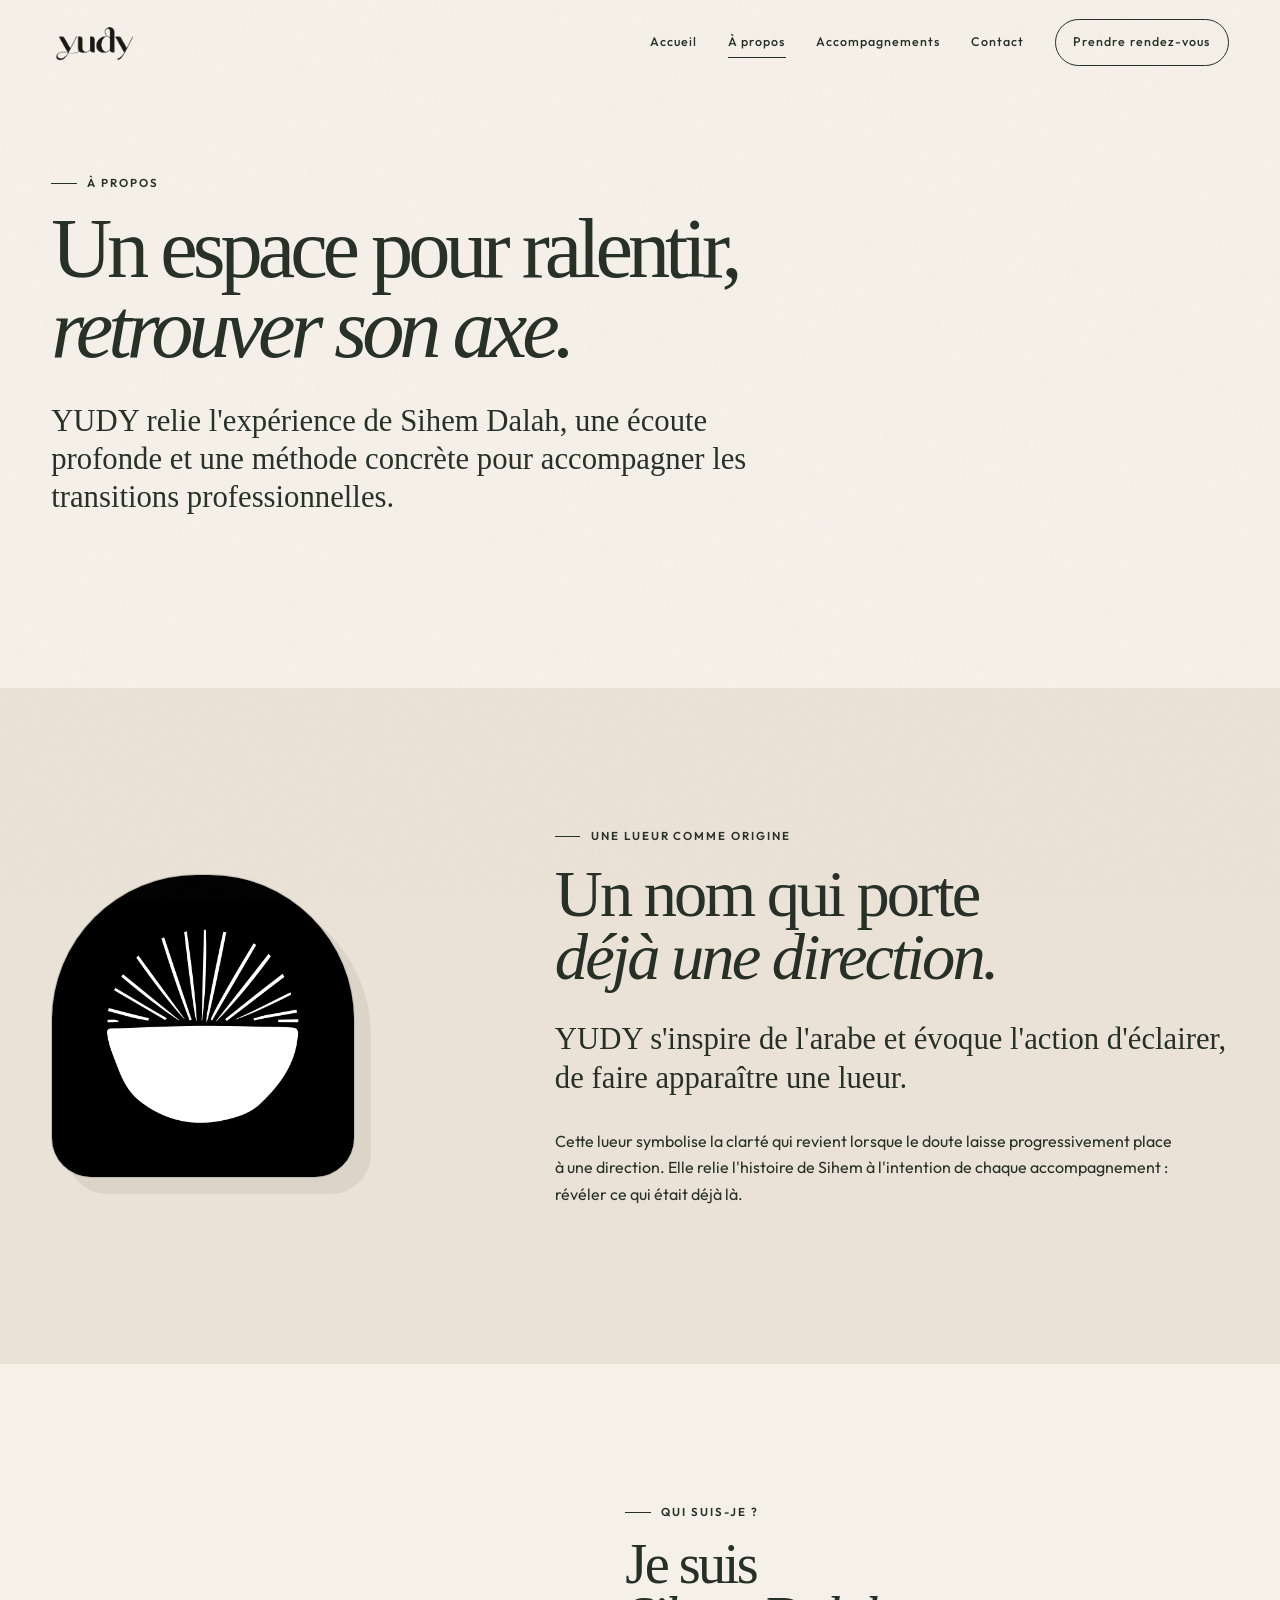
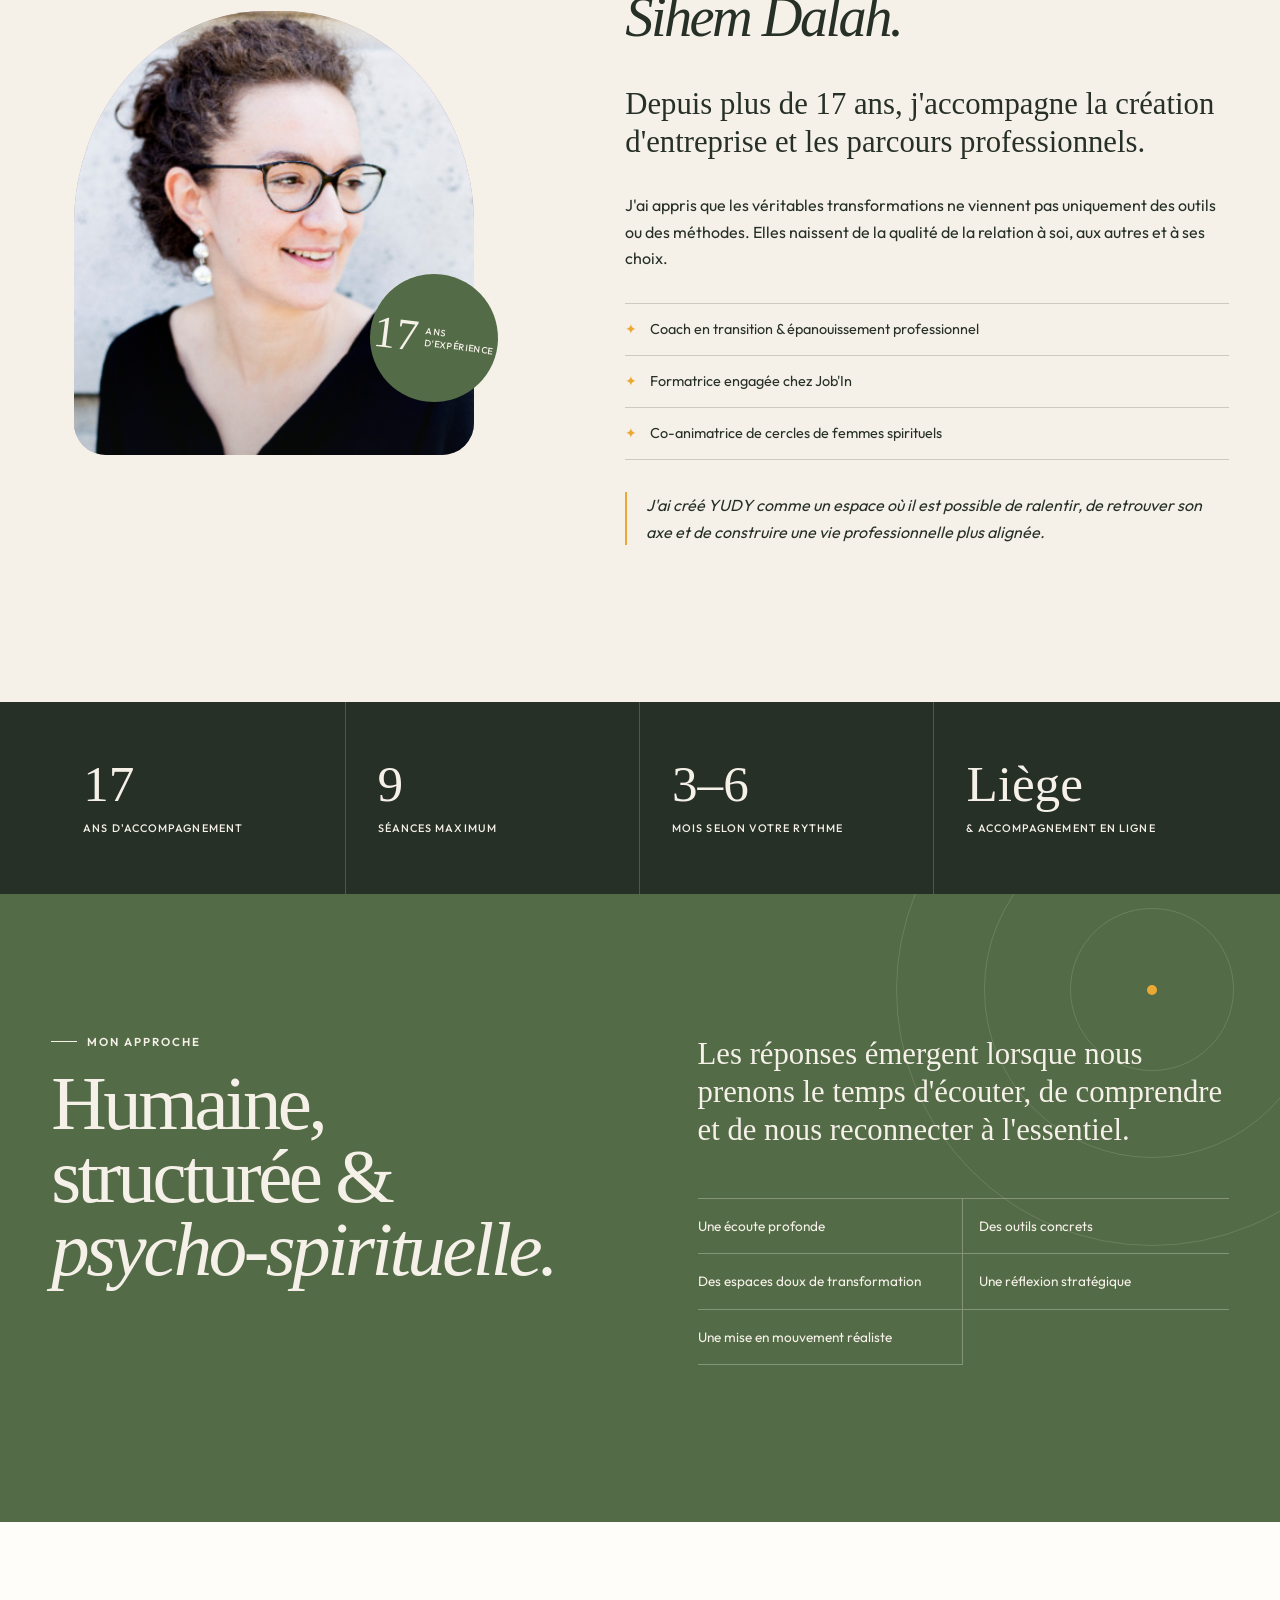
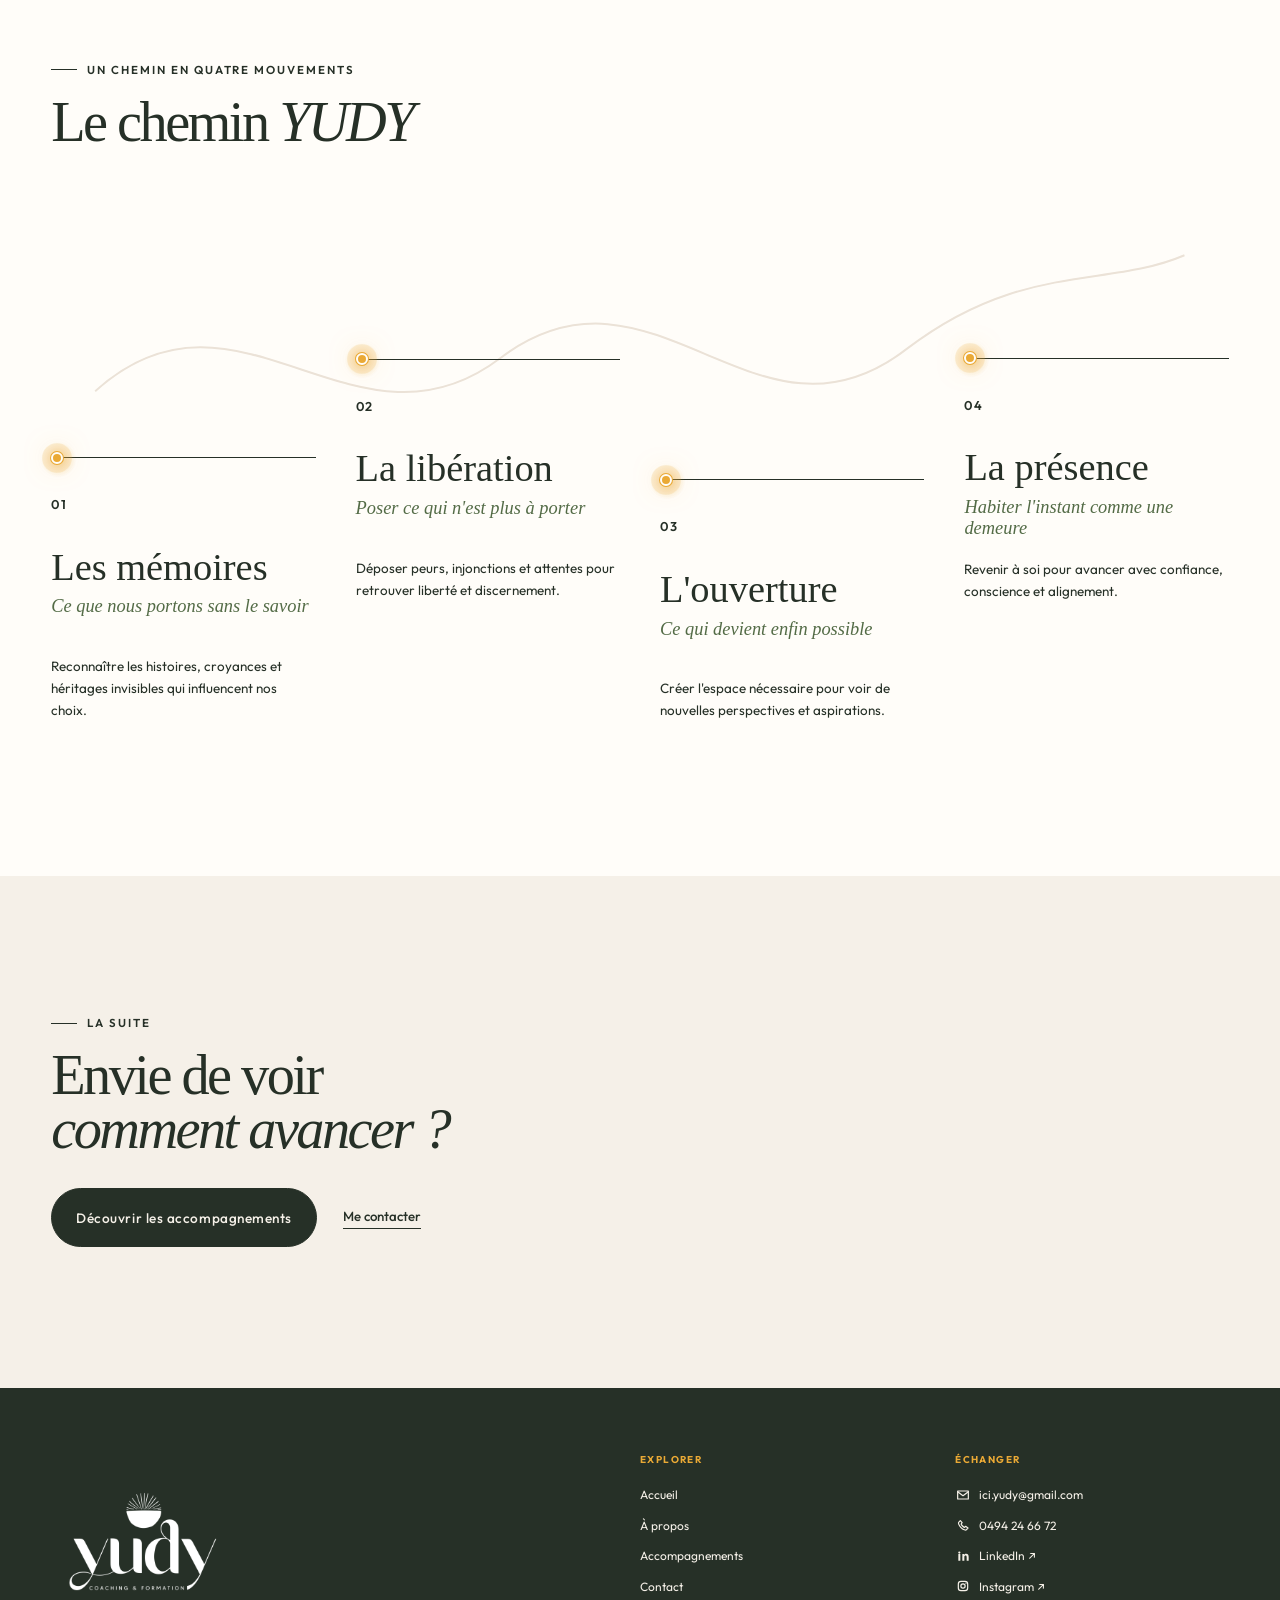
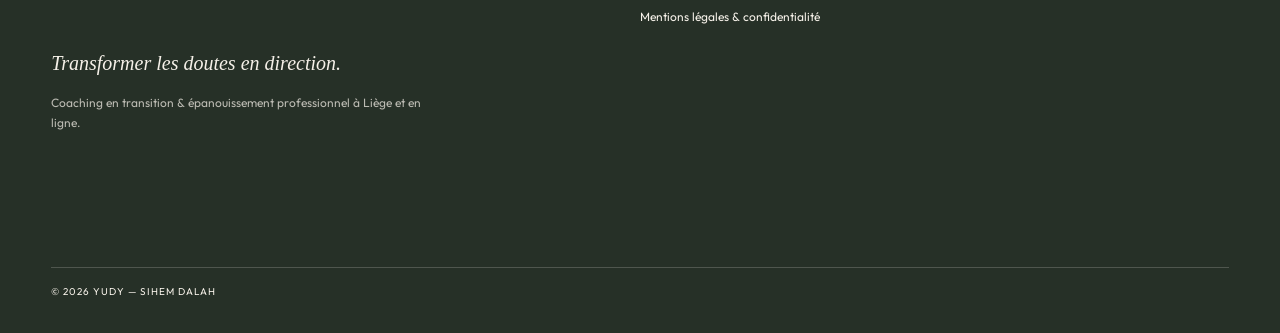
==== a-propos.html @ 15149149 "feat: split content pages and refine mobile layout" ====
<!doctype html>
<html lang="fr">
  <head>
    <meta charset="UTF-8">
    <meta name="viewport" content="width=device-width, initial-scale=1.0">
    <title>À propos de Sihem Dalah | YUDY</title>
    <meta name="description" content="Découvrez Sihem Dalah, coach en transition professionnelle à Liège, l'origine de YUDY et son approche humaine, structurée et psycho-spirituelle.">
    <meta name="theme-color" content="#f5f0e8">
    <link rel="canonical" href="https://rchretien.github.io/yudy/a-propos.html">
    <meta property="og:title" content="À propos de Sihem Dalah | YUDY">
    <meta property="og:description" content="L'histoire de YUDY, l'approche de Sihem Dalah et le chemin d'accompagnement proposé à Liège et en ligne.">
    <meta property="og:type" content="website">
    <meta property="og:url" content="https://rchretien.github.io/yudy/a-propos.html">
    <meta property="og:locale" content="fr_BE">
    <meta property="og:image" content="https://rchretien.github.io/yudy/assets/yudy_soleil.jpg">
    <meta name="twitter:card" content="summary_large_image">
    <meta name="twitter:title" content="À propos de Sihem Dalah | YUDY">
    <meta name="twitter:description" content="Une approche de coaching pour ralentir, retrouver son axe et avancer avec clarté.">
    <meta name="twitter:image" content="https://rchretien.github.io/yudy/assets/yudy_soleil.jpg">
    <link rel="icon" href="assets/yudy-logo-OKsoleilnoir.png" type="image/png">
    <link rel="preconnect" href="https://fonts.googleapis.com">
    <link rel="preconnect" href="https://fonts.gstatic.com" crossorigin>
    <link href="https://fonts.googleapis.com/css2?family=Outfit:wght@300;400;500;600&amp;display=swap" rel="stylesheet">
    <link rel="stylesheet" href="styles.css">
    <script>document.documentElement.classList.add("js");</script>
  </head>
  <body>
    <svg class="icon-sprite" aria-hidden="true">
      <symbol id="icon-mail" viewBox="0 0 24 24">
        <path d="M4 6h16v12H4z" fill="none" stroke="currentColor" stroke-width="1.8" stroke-linejoin="round"></path>
        <path d="m4 7 8 6 8-6" fill="none" stroke="currentColor" stroke-width="1.8" stroke-linecap="round" stroke-linejoin="round"></path>
      </symbol>
      <symbol id="icon-phone" viewBox="0 0 24 24">
        <path d="M8 4 5.5 6.5c-.8.8.2 4.6 3.5 7.9s7.1 4.3 7.9 3.5L19.5 15l-3.6-2.5-1.6 1.6c-1.2-.5-2.1-1.2-3-2.1s-1.6-1.9-2.1-3L10.7 7z" fill="none" stroke="currentColor" stroke-width="1.8" stroke-linecap="round" stroke-linejoin="round"></path>
      </symbol>
      <symbol id="icon-linkedin" viewBox="0 0 24 24">
        <path d="M5 9h3v10H5zM6.5 5.2a1.7 1.7 0 1 1 0 3.4 1.7 1.7 0 0 1 0-3.4ZM11 9h2.8v1.4c.5-.9 1.5-1.7 3.1-1.7 2.2 0 3.6 1.5 3.6 4.4V19h-3v-5.3c0-1.4-.5-2.3-1.7-2.3-1.1 0-1.8.8-1.8 2.3V19h-3z" fill="currentColor"></path>
      </symbol>
      <symbol id="icon-instagram" viewBox="0 0 24 24">
        <rect x="5" y="5" width="14" height="14" rx="4" fill="none" stroke="currentColor" stroke-width="1.8"></rect>
        <circle cx="12" cy="12" r="3.2" fill="none" stroke="currentColor" stroke-width="1.8"></circle>
        <circle cx="16.4" cy="7.8" r=".9" fill="currentColor"></circle>
      </symbol>
    </svg>

    <a class="skip-link" href="#contenu">Aller au contenu</a>

    <header class="site-header" data-header>
      <a class="brand" href="index.html" aria-label="YUDY, accueil">
        <img src="assets/yudu_no_logo.png" alt="" width="1792" height="1024">
      </a>
      <button class="menu-toggle" type="button" aria-expanded="false" aria-controls="navigation">
        <span>Menu</span>
        <span class="menu-icon" aria-hidden="true"></span>
      </button>
      <nav id="navigation" class="main-nav" aria-label="Navigation principale">
        <a href="index.html">Accueil</a>
        <a class="is-active" href="a-propos.html">À propos</a>
        <a href="accompagnements.html">Accompagnements</a>
        <a href="index.html#contact">Contact</a>
        <a class="nav-cta" href="https://linktr.ee/ici.yudy" target="_blank" rel="noreferrer">Prendre rendez-vous</a>
        <div class="nav-social" aria-label="Liens directs">
          <a href="mailto:ici.yudy@gmail.com"><svg aria-hidden="true"><use href="#icon-mail"></use></svg>E-mail</a>
          <a href="https://www.instagram.com/ici.yudy/" target="_blank" rel="noreferrer"><svg aria-hidden="true"><use href="#icon-instagram"></use></svg>Instagram</a>
          <a href="https://www.linkedin.com/in/sihem-dalah-%F0%9F%A7%AD-66666b48/" target="_blank" rel="noreferrer"><svg aria-hidden="true"><use href="#icon-linkedin"></use></svg>LinkedIn</a>
        </div>
      </nav>
    </header>

    <main id="contenu">
      <section class="page-intro section-pad">
        <p class="eyebrow reveal">À propos</p>
        <h1 class="reveal">Un espace pour ralentir,<br><em>retrouver son axe.</em></h1>
        <p class="lead-copy reveal">YUDY relie l'expérience de Sihem Dalah, une écoute profonde et une méthode concrète pour accompagner les transitions professionnelles.</p>
      </section>

      <section class="brand-story section-pad" aria-labelledby="brand-story-title">
        <div class="brand-story-mark reveal" aria-hidden="true">
          <img src="assets/yudy_soleil.jpg" alt="" width="2000" height="2000" loading="lazy" decoding="async">
        </div>
        <div class="brand-story-copy reveal">
          <p class="eyebrow">Une lueur comme origine</p>
          <h2 id="brand-story-title">Un nom qui porte<br><em>déjà une direction.</em></h2>
          <p class="lead-copy">YUDY s'inspire de l'arabe et évoque l'action d'éclairer, de faire apparaître une lueur.</p>
          <p>Cette lueur symbolise la clarté qui revient lorsque le doute laisse progressivement place à une direction. Elle relie l'histoire de Sihem à l'intention de chaque accompagnement : révéler ce qui était déjà là.</p>
        </div>
      </section>

      <section class="about section-pad">
        <div class="about-portrait reveal">
          <div class="portrait-frame">
            <img src="assets/sihem.jpeg" alt="Portrait de Sihem Dalah" width="400" height="400" loading="lazy" decoding="async">
          </div>
          <div class="experience-seal">
            <strong data-count="17">17</strong>
            <span>ans<br>d'expérience</span>
          </div>
        </div>
        <div class="about-copy reveal">
          <p class="eyebrow">Qui suis-je ?</p>
          <h2>Je suis<br><em>Sihem Dalah.</em></h2>
          <p class="lead-copy">Depuis plus de 17 ans, j'accompagne la création d'entreprise et les parcours professionnels.</p>
          <p>J'ai appris que les véritables transformations ne viennent pas uniquement des outils ou des méthodes. Elles naissent de la qualité de la relation à soi, aux autres et à ses choix.</p>
          <ul class="role-list">
            <li>Coach en transition &amp; épanouissement professionnel</li>
            <li>Formatrice engagée chez Job'In</li>
            <li>Co-animatrice de cercles de femmes spirituels</li>
          </ul>
          <p class="about-signature">J'ai créé YUDY comme un espace où il est possible de ralentir, de retrouver son axe et de construire une vie professionnelle plus alignée.</p>
        </div>
      </section>

      <aside class="proof-band" aria-label="Repères de l'accompagnement">
        <div class="reveal"><strong>17</strong><span>ans d'accompagnement</span></div>
        <div class="reveal"><strong>9</strong><span>séances maximum</span></div>
        <div class="reveal"><strong>3–6</strong><span>mois selon votre rythme</span></div>
        <div class="reveal"><strong>Liège</strong><span>&amp; accompagnement en ligne</span></div>
      </aside>

      <section class="approach section-pad">
        <div class="approach-intro reveal">
          <p class="eyebrow eyebrow-light">Mon approche</p>
          <h2>Humaine,<br>structurée &amp;<br><em>psycho-spirituelle.</em></h2>
        </div>
        <div class="approach-body reveal">
          <p class="lead-copy">Les réponses émergent lorsque nous prenons le temps d'écouter, de comprendre et de nous reconnecter à l'essentiel.</p>
          <div class="approach-points">
            <span>Une écoute profonde</span>
            <span>Des outils concrets</span>
            <span>Des espaces doux de transformation</span>
            <span>Une réflexion stratégique</span>
            <span>Une mise en mouvement réaliste</span>
          </div>
        </div>
        <div class="approach-sun" aria-hidden="true"><span></span></div>
      </section>

      <section id="chemin" class="journey section-pad">
        <div class="section-heading reveal">
          <p class="eyebrow">Un chemin en quatre mouvements</p>
          <h2>Le chemin <em>YUDY</em></h2>
        </div>
        <div class="journey-map" data-journey>
          <svg class="journey-line" viewBox="0 0 1200 270" preserveAspectRatio="none" aria-hidden="true">
            <path class="journey-line-base" d="M45 167C190 39 309 244 458 134C615 19 718 241 872 125C989 38 1076 65 1155 32"></path>
            <path class="journey-line-progress" d="M45 167C190 39 309 244 458 134C615 19 718 241 872 125C989 38 1076 65 1155 32" pathLength="1"></path>
          </svg>
          <article class="journey-step reveal">
            <span class="step-number">01</span>
            <h3>Les mémoires</h3>
            <p class="step-subtitle">Ce que nous portons sans le savoir</p>
            <p>Reconnaître les histoires, croyances et héritages invisibles qui influencent nos choix.</p>
          </article>
          <article class="journey-step reveal">
            <span class="step-number">02</span>
            <h3>La libération</h3>
            <p class="step-subtitle">Poser ce qui n'est plus à porter</p>
            <p>Déposer peurs, injonctions et attentes pour retrouver liberté et discernement.</p>
          </article>
          <article class="journey-step reveal">
            <span class="step-number">03</span>
            <h3>L'ouverture</h3>
            <p class="step-subtitle">Ce qui devient enfin possible</p>
            <p>Créer l'espace nécessaire pour voir de nouvelles perspectives et aspirations.</p>
          </article>
          <article class="journey-step reveal">
            <span class="step-number">04</span>
            <h3>La présence</h3>
            <p class="step-subtitle">Habiter l'instant comme une demeure</p>
            <p>Revenir à soi pour avancer avec confiance, conscience et alignement.</p>
          </article>
        </div>
      </section>

      <section class="closing-cta section-pad">
        <p class="eyebrow reveal">La suite</p>
        <h2 class="reveal">Envie de voir<br><em>comment avancer ?</em></h2>
        <div class="hero-actions reveal">
          <a class="button button-primary" href="accompagnements.html">Découvrir les accompagnements</a>
          <a class="text-link" href="index.html#contact">Me contacter</a>
        </div>
      </section>
    </main>

    <footer class="site-footer">
      <div class="footer-brand">
        <img src="assets/yudy-logo-OKblanc.png" alt="YUDY, coaching et formation" width="4000" height="4000" loading="lazy" decoding="async">
        <p>Transformer les doutes en direction.</p>
        <span>Coaching en transition &amp; épanouissement professionnel à Liège et en ligne.</span>
      </div>
      <nav class="footer-links" aria-label="Navigation du pied de page">
        <strong>Explorer</strong>
        <a href="index.html">Accueil</a>
        <a href="a-propos.html">À propos</a>
        <a href="accompagnements.html">Accompagnements</a>
        <a href="index.html#contact">Contact</a>
        <a href="legal.html">Mentions légales &amp; confidentialité</a>
      </nav>
      <div class="footer-contact">
        <strong>Échanger</strong>
        <a href="mailto:ici.yudy@gmail.com"><svg aria-hidden="true"><use href="#icon-mail"></use></svg>ici.yudy@gmail.com</a>
        <a href="tel:+32494246672"><svg aria-hidden="true"><use href="#icon-phone"></use></svg>0494 24 66 72</a>
        <a href="https://www.linkedin.com/in/sihem-dalah-%F0%9F%A7%AD-66666b48/" target="_blank" rel="noreferrer"><svg aria-hidden="true"><use href="#icon-linkedin"></use></svg>LinkedIn ↗</a>
        <a href="https://www.instagram.com/ici.yudy/" target="_blank" rel="noreferrer"><svg aria-hidden="true"><use href="#icon-instagram"></use></svg>Instagram ↗</a>
      </div>
      <p class="copyright">© <span data-year></span> YUDY — Sihem Dalah</p>
    </footer>

    <script src="script.js" defer></script>
  </body>
</html>
---- styles.css ----
:root {
  --ink: #263027;
  --paper: #f5f0e8;
  --paper-deep: #ebe2d7;
  --white: #fffdf9;
  --lilac: #bb9db5;
  --yellow: #eaa935;
  --green: #637b54;
  --green-dark: #536b46;
  --blue: #a5b6bf;
  --line: rgba(38, 48, 39, 0.2);
  --brand: "Monea Alegante", "Cormorant Garamond", Georgia, serif;
  --serif: "Cormorant Garamond", Georgia, serif;
  --sans: "MADE Tommy", "Outfit", sans-serif;
  --pad: clamp(1.25rem, 4vw, 4.5rem);
  --section: clamp(5.5rem, 11vw, 10rem);
}

*,
*::before,
*::after {
  box-sizing: border-box;
}

html {
  scroll-behavior: smooth;
  scroll-padding-top: 6rem;
  scrollbar-color: var(--green) var(--paper);
}

section[id] {
  scroll-margin-top: 6rem;
}

body {
  margin: 0;
  overflow-x: hidden;
  color: var(--ink);
  background: var(--paper);
  font-family: var(--sans);
  font-weight: 400;
  line-height: 1.65;
}

body::before {
  position: fixed;
  inset: 0;
  z-index: 10;
  opacity: 0.035;
  pointer-events: none;
  content: "";
  background-image: url("data:image/svg+xml,%3Csvg viewBox='0 0 160 160' xmlns='http://www.w3.org/2000/svg'%3E%3Cfilter id='n'%3E%3CfeTurbulence type='fractalNoise' baseFrequency='.9' numOctaves='4' stitchTiles='stitch'/%3E%3C/filter%3E%3Crect width='100%25' height='100%25' filter='url(%23n)' opacity='.7'/%3E%3C/svg%3E");
}

a {
  color: inherit;
  text-decoration: none;
}

button,
input,
textarea {
  font: inherit;
}

button,
a {
  -webkit-tap-highlight-color: transparent;
}

:focus-visible {
  outline: 2px solid var(--yellow);
  outline-offset: 5px;
}

::selection {
  color: var(--ink);
  background: var(--lilac);
}

.skip-link {
  position: fixed;
  top: 1rem;
  left: 1rem;
  z-index: 100;
  padding: 0.7rem 1rem;
  color: var(--white);
  background: var(--ink);
  transform: translateY(-200%);
}

.skip-link:focus {
  transform: translateY(0);
}

.icon-sprite {
  position: absolute;
  width: 0;
  height: 0;
  overflow: hidden;
}

.site-header {
  position: fixed;
  top: 0;
  right: 0;
  left: 0;
  z-index: 20;
  display: flex;
  align-items: center;
  justify-content: space-between;
  padding: 1.2rem var(--pad);
  border-bottom: 1px solid transparent;
  transition: padding 300ms ease, background 300ms ease, border-color 300ms ease;
}

.site-header.is-scrolled {
  padding-block: 0.75rem;
  border-color: var(--line);
  background: rgba(245, 240, 232, 0.9);
  backdrop-filter: blur(16px);
}

.brand {
  display: block;
  width: 8.4rem;
  height: 2.7rem;
  overflow: hidden;
}

.brand img {
  display: block;
  width: 100%;
  height: 100%;
  object-fit: contain;
  object-position: left center;
}

.main-nav {
  display: flex;
  align-items: center;
  gap: clamp(1.1rem, 2.4vw, 2.7rem);
  font-size: 0.78rem;
  font-weight: 500;
  letter-spacing: 0.08em;
}

.main-nav a:not(.nav-cta) {
  position: relative;
}

.main-nav a:not(.nav-cta)::after {
  position: absolute;
  right: 0;
  bottom: -0.35rem;
  left: 0;
  height: 1px;
  content: "";
  background: var(--ink);
  transform: scaleX(0);
  transform-origin: right;
  transition: transform 250ms ease;
}

.main-nav a:hover::after,
.main-nav a.is-active::after {
  transform: scaleX(1);
  transform-origin: left;
}

.nav-cta {
  padding: 0.75rem 1.1rem;
  border: 1px solid var(--ink);
  border-radius: 100vw;
  transition: color 250ms ease, background 250ms ease;
}

.nav-cta:hover {
  color: var(--paper);
  background: var(--ink);
}

.nav-social {
  display: none;
}

.mobile-booking-cta.button {
  display: none;
}

.menu-toggle {
  display: none;
  border: 0;
  color: var(--ink);
  background: transparent;
}

.section-pad {
  padding: var(--section) var(--pad);
}

.eyebrow {
  margin: 0 0 1.2rem;
  font-size: 0.72rem;
  font-weight: 600;
  line-height: 1.2;
  letter-spacing: 0.17em;
  text-transform: uppercase;
}

.eyebrow::before {
  display: inline-block;
  width: 1.6rem;
  height: 1px;
  margin: 0 0.65rem 0.2rem 0;
  content: "";
  background: currentcolor;
}

h1,
h2,
h3,
p {
  margin-top: 0;
}

h1,
h2,
h3 {
  font-family: var(--serif);
  font-weight: 500;
  line-height: 0.95;
}

.legal-page {
  max-width: 62rem;
  padding-top: 11rem;
}

.legal-page h1 {
  margin-bottom: 4rem;
  font-size: clamp(3.4rem, 8vw, 7rem);
  letter-spacing: -0.055em;
}

.legal-section {
  padding: 2.5rem 0;
  border-top: 1px solid var(--line);
}

.legal-section h2 {
  margin-bottom: 1.5rem;
  font-size: clamp(2.2rem, 4vw, 3.8rem);
}

.legal-section dl {
  display: grid;
  gap: 1rem;
  margin: 0;
}

.legal-section dl div {
  display: grid;
  grid-template-columns: minmax(8rem, 0.35fr) 1fr;
  gap: 1rem;
}

.legal-section dt {
  font-weight: 600;
}

.legal-section dd {
  margin: 0;
}

.legal-section a {
  border-bottom: 1px solid currentcolor;
}

.legal-note {
  margin-top: 1.5rem;
  color: rgba(38, 48, 39, 0.75);
}

.page-intro {
  padding-top: 11rem;
  background: var(--paper);
}

.page-intro h1 {
  max-width: 72rem;
  margin-bottom: 2rem;
  font-size: clamp(3.3rem, 6.6vw, 6.7rem);
  letter-spacing: -0.06em;
}

.page-intro .lead-copy {
  max-width: 48rem;
}

.home-teaser {
  background: var(--white);
}

.teaser-grid {
  display: grid;
  grid-template-columns: 0.9fr 1.1fr;
  gap: clamp(3rem, 8vw, 9rem);
  align-items: start;
}

.teaser-grid > div {
  max-width: 36rem;
}

.services-preview .services-heading .button {
  margin-top: 1.5rem;
}

.services-preview .service-card h3 {
  margin-top: 2.5rem;
  font-size: clamp(2rem, 3.2vw, 3.2rem);
}

.closing-cta {
  background: var(--paper);
}

.closing-cta h2 {
  max-width: 68rem;
}

h2 {
  margin-bottom: 2rem;
  font-size: clamp(2.4rem, 4.4vw, 4.3rem);
  letter-spacing: -0.045em;
}

h2 em,
h1 em {
  font-weight: 500;
}

.hero {
  position: relative;
  display: grid;
  min-height: 100svh;
  grid-template-columns: minmax(0, 1.15fr) minmax(22rem, 0.85fr);
  align-items: center;
  padding: 8.5rem var(--pad) 6rem;
  isolation: isolate;
}

.hero::before {
  position: absolute;
  top: 0;
  right: 0;
  left: max(40%, calc(100% - var(--pad) - 40rem));
  z-index: -2;
  width: auto;
  height: 100%;
  content: "";
  background: var(--blue);
  opacity: 0.35;
}

.hero-copy {
  position: relative;
  z-index: 2;
  max-width: 58rem;
}

.hero h1 {
  margin: 0 0 2rem;
  font-size: clamp(3.7rem, 7.8vw, 8.2rem);
  letter-spacing: -0.065em;
}

.hero h1 em {
  color: var(--green-dark);
}

.hero h1 span {
  position: relative;
  display: inline-block;
  z-index: 0;
}

.hero h1 span::after {
  position: absolute;
  right: -0.08em;
  bottom: 0.02em;
  left: -0.04em;
  z-index: -1;
  height: 0.2em;
  border-radius: 50%;
  content: "";
  background: var(--yellow);
  opacity: 0.7;
  transform: rotate(-1.5deg);
}

.hero-intro {
  max-width: 34rem;
  margin-bottom: 2.2rem;
  font-size: clamp(1rem, 1.15vw, 1.16rem);
}

.hero-baseline {
  margin-bottom: 1rem;
  font-size: 0.75rem;
  font-weight: 600;
  letter-spacing: 0.12em;
  text-transform: uppercase;
}

.hero-intro strong {
  display: block;
  margin-top: 0.8rem;
  font-family: var(--serif);
  font-size: 1.2em;
  font-weight: 500;
}

.hero-actions {
  display: flex;
  align-items: center;
  gap: 1.6rem;
}

.nav-social a {
  display: inline-flex;
  align-items: center;
  gap: 0.4rem;
  width: fit-content;
  border-bottom: 1px solid transparent;
}

.nav-social a:hover {
  border-color: currentcolor;
}

.nav-social svg {
  width: 0.95rem;
  height: 0.95rem;
}

.button {
  display: inline-flex;
  min-height: 3.7rem;
  align-items: center;
  justify-content: center;
  gap: 1.6rem;
  padding: 0.9rem 1.5rem;
  border: 1px solid var(--ink);
  border-radius: 100vw;
  cursor: pointer;
  font-size: 0.85rem;
  font-weight: 500;
  letter-spacing: 0.04em;
  transition: gap 250ms ease, color 250ms ease, background 250ms ease;
}

.button-primary {
  color: var(--paper);
  background: var(--ink);
}

.button:hover {
  gap: 2.2rem;
  color: var(--ink);
  background: var(--yellow);
}

.text-link {
  border-bottom: 1px solid var(--ink);
  font-size: 0.83rem;
  font-weight: 500;
}

.hero-visual {
  position: relative;
  justify-self: end;
  width: min(37vw, 35rem);
  aspect-ratio: 0.84;
  will-change: transform;
}

.glow-core {
  position: absolute;
  top: 50%;
  left: 50%;
  display: grid;
  width: 47%;
  aspect-ratio: 1;
  place-items: center;
  border-radius: 50%;
  background: radial-gradient(circle at 46% 42%, var(--yellow) 0 8%, var(--green) 31% 100%);
  box-shadow: 0 0 0 1.5rem rgba(99, 123, 84, 0.09), 0 0 5rem rgba(234, 169, 53, 0.3);
  transform: translate(-50%, -50%);
  animation: glow-breathe 5s ease-in-out infinite;
}

.glow-core::before {
  position: absolute;
  inset: 12%;
  border: 1px solid rgba(255, 255, 255, 0.4);
  border-radius: inherit;
  content: "";
}

.glow-core::after {
  position: absolute;
  width: 18%;
  aspect-ratio: 1;
  border-radius: 50%;
  content: "";
  background: rgba(245, 240, 232, 0.72);
  box-shadow: 0 0 2rem var(--yellow);
}

.orbit {
  position: absolute;
  top: 50%;
  left: 50%;
  border: 1px solid rgba(38, 48, 39, 0.28);
  border-radius: 50%;
  transform: translate(-50%, -50%) rotate(-24deg);
}

.orbit-one {
  width: 75%;
  height: 92%;
  animation: orbit-drift 12s ease-in-out infinite alternate;
}

.orbit-two {
  width: 100%;
  height: 62%;
  transform: translate(-50%, -50%) rotate(38deg);
  animation: orbit-drift-two 14s ease-in-out infinite alternate;
}

.orbit-word {
  position: absolute;
  z-index: 2;
  padding: 0.4rem 0.8rem;
  border: 1px solid var(--ink);
  border-radius: 100vw;
  background: var(--paper);
  font-family: var(--serif);
  font-size: 1rem;
  font-style: italic;
}

.word-one { top: 9%; left: 6%; }
.word-two { top: 48%; right: -3%; }
.word-three { bottom: 8%; left: 15%; }

.hero-line {
  position: absolute;
  inset: 0;
  width: 100%;
  height: 100%;
}

.hero-line path {
  stroke: var(--yellow);
  stroke-width: 2;
  stroke-linecap: round;
  stroke-dasharray: 1;
  stroke-dashoffset: 1;
  animation: line-draw 1.8s 0.7s cubic-bezier(0.65, 0, 0.35, 1) forwards;
}

.hero-note {
  position: absolute;
  right: var(--pad);
  bottom: 2rem;
  margin: 0;
  font-family: var(--serif);
  font-size: 1.2rem;
  line-height: 1.2;
  text-align: right;
}

.hero-note span {
  font-family: var(--sans);
  font-size: 0.67rem;
  font-weight: 400;
  letter-spacing: 0.06em;
}

.scroll-cue {
  position: absolute;
  bottom: 1.5rem;
  left: var(--pad);
  display: flex;
  align-items: center;
  gap: 0.7rem;
  font-size: 0.65rem;
  font-weight: 500;
  letter-spacing: 0.12em;
  text-transform: uppercase;
}

.scroll-cue i {
  position: relative;
  display: block;
  width: 2.8rem;
  height: 1px;
  overflow: hidden;
  background: var(--line);
}

.scroll-cue i::after {
  position: absolute;
  inset: 0;
  content: "";
  background: var(--ink);
  animation: scroll-cue 2s ease-in-out infinite;
}

.hero-sequence {
  opacity: 0;
  animation: hero-in 900ms cubic-bezier(0.22, 1, 0.36, 1) forwards;
}

.hero-copy .hero-sequence:nth-child(1) { animation-delay: 100ms; }
.hero-copy .hero-sequence:nth-child(2) { animation-delay: 220ms; }
.hero-copy .hero-sequence:nth-child(3) { animation-delay: 360ms; }
.hero-copy .hero-sequence:nth-child(4) { animation-delay: 430ms; }
.hero-copy .hero-sequence:nth-child(5) { animation-delay: 540ms; }
.hero-visual.hero-sequence { animation-delay: 380ms; }

.statement-band {
  overflow: hidden;
  padding: 0.8rem 0;
  color: var(--paper);
  background: var(--ink);
}

.statement-track {
  display: flex;
  width: max-content;
  align-items: center;
  font-family: var(--serif);
  font-size: clamp(1.1rem, 2.1vw, 2.2rem);
  font-style: italic;
  white-space: nowrap;
  animation: marquee 28s linear infinite;
}

.statement-group {
  display: flex;
  flex-shrink: 0;
  align-items: center;
  gap: 1.6rem;
  padding-right: 1.6rem;
}

.statement-group i {
  color: var(--yellow);
  font-family: var(--sans);
  font-size: 1rem;
  font-style: normal;
}

.brand-story {
  display: grid;
  grid-template-columns: 0.7fr 1.3fr;
  gap: clamp(4rem, 11vw, 12rem);
  align-items: center;
  background: var(--paper-deep);
}

.brand-story-mark {
  position: relative;
  display: grid;
  width: min(100%, 19rem);
  aspect-ratio: 1;
  place-items: center;
  border: 1px solid var(--line);
  border-radius: 48% 48% 2.5rem 2.5rem;
  overflow: hidden;
  box-shadow: 1rem 1rem 0 rgba(38, 48, 39, 0.08);
}

.brand-story-mark img {
  display: block;
  width: 100%;
  height: 100%;
  object-fit: cover;
}

.brand-story-copy {
  max-width: 52rem;
}

.brand-story-copy h2 {
  font-size: clamp(2.8rem, 5.2vw, 5.4rem);
}

.brand-story-copy > p:last-child {
  max-width: 39rem;
}

.section-heading {
  max-width: 72rem;
  margin-bottom: clamp(3rem, 7vw, 6rem);
}

.recognition {
  background: var(--white);
}

.recognition-grid {
  display: grid;
  grid-template-columns: 0.8fr 1.2fr;
  gap: clamp(3rem, 9vw, 10rem);
}

.recognition-lead {
  font-family: var(--serif);
  font-size: clamp(1.8rem, 3.2vw, 3.2rem);
  line-height: 1.08;
}

.recognition-lead strong {
  color: var(--green-dark);
  font-weight: 500;
}

.situation-list,
.role-list,
.service-card ul,
.outcome-list {
  margin: 0;
  padding: 0;
  list-style: none;
}

.situation-list li {
  display: grid;
  grid-template-columns: 2.7rem 1fr;
  padding: 1.1rem 0;
  border-bottom: 1px solid var(--line);
  font-size: clamp(1rem, 1.4vw, 1.2rem);
}

.situation-list span,
.outcome-list span,
.expertise-grid article > span {
  color: var(--green-dark);
  font-size: 0.8rem;
  font-weight: 600;
  letter-spacing: 0.12em;
}

.turning-point {
  position: relative;
  max-width: 64rem;
  margin: clamp(5rem, 10vw, 10rem) auto 0;
  padding: 0;
  border: 0;
  font-family: var(--serif);
  font-size: clamp(1.45rem, 2.6vw, 2.7rem);
  font-style: italic;
  line-height: 1.13;
  text-align: center;
}

.turning-point > span {
  position: absolute;
  top: -4rem;
  left: -1rem;
  color: var(--lilac);
  font-size: 10rem;
  line-height: 1;
  opacity: 0.45;
}

.about {
  display: grid;
  grid-template-columns: minmax(20rem, 0.85fr) minmax(0, 1.15fr);
  gap: clamp(4rem, 10vw, 11rem);
  align-items: center;
}

.about-portrait {
  position: relative;
  width: 100%;
  max-width: 25rem;
  justify-self: center;
}

.portrait-frame {
  position: relative;
  overflow: hidden;
  aspect-ratio: 0.9;
  border-radius: 48% 48% 2rem 2rem;
  background: var(--lilac);
}

.portrait-frame::after {
  position: absolute;
  inset: 0;
  content: "";
  background: linear-gradient(180deg, transparent 68%, rgba(38, 48, 39, 0.18));
  pointer-events: none;
}

.portrait-frame img {
  display: block;
  width: 100%;
  height: 100%;
  object-fit: cover;
  object-position: 55% center;
}

.experience-seal {
  position: absolute;
  right: -1.5rem;
  bottom: 12%;
  display: flex;
  width: 8rem;
  aspect-ratio: 1;
  align-items: center;
  justify-content: center;
  gap: 0.4rem;
  border-radius: 50%;
  color: var(--paper);
  background: var(--green-dark);
  transform: rotate(7deg);
}

.experience-seal strong {
  font-family: var(--serif);
  font-size: 2.8rem;
  font-weight: 500;
  line-height: 1;
}

.experience-seal span {
  font-size: 0.58rem;
  font-weight: 500;
  line-height: 1.3;
  letter-spacing: 0.07em;
  text-transform: uppercase;
}

.about-copy {
  max-width: 42rem;
}

.about-copy h2 {
  margin-bottom: 2.5rem;
}

.lead-copy {
  font-family: var(--serif);
  font-size: clamp(1.5rem, 2.4vw, 2.25rem);
  line-height: 1.25;
}

.role-list {
  margin: 2rem 0;
  border-top: 1px solid var(--line);
}

.role-list li {
  padding: 0.85rem 0;
  border-bottom: 1px solid var(--line);
  font-size: 0.9rem;
}

.role-list li::before {
  margin-right: 0.8rem;
  color: var(--yellow);
  content: "✦";
}

.about-signature {
  padding-left: 1.2rem;
  border-left: 2px solid var(--yellow);
  font-style: italic;
}

.proof-band {
  display: grid;
  grid-template-columns: repeat(4, 1fr);
  padding: 0 var(--pad);
  color: var(--paper);
  background: var(--ink);
}

.proof-band div {
  display: grid;
  min-height: 12rem;
  align-content: center;
  padding: 2rem;
  border-right: 1px solid rgba(245, 240, 232, 0.2);
}

.proof-band div:last-child {
  border-right: 0;
}

.proof-band strong {
  font-family: var(--serif);
  font-size: clamp(2.2rem, 4vw, 4rem);
  font-weight: 500;
  line-height: 1;
}

.proof-band span {
  margin-top: 0.7rem;
  font-size: 0.68rem;
  font-weight: 500;
  letter-spacing: 0.1em;
  text-transform: uppercase;
}

.proof-band .reveal:nth-child(2) { transition-delay: 100ms; }
.proof-band .reveal:nth-child(3) { transition-delay: 200ms; }
.proof-band .reveal:nth-child(4) { transition-delay: 300ms; }

.outcomes {
  background: var(--paper-deep);
}

.outcome-list {
  display: grid;
  grid-template-columns: repeat(3, 1fr);
  border-top: 1px solid var(--line);
  border-bottom: 1px solid var(--line);
}

.outcome-list li {
  min-height: 16rem;
  padding: 1.5rem;
  border-right: 1px solid var(--line);
}

.outcome-list li:last-child {
  border-right: 0;
}

.outcome-list li:nth-child(3) {
  border-right: 0;
}

.outcome-list li:nth-child(-n + 3) {
  border-bottom: 1px solid var(--line);
}

.outcome-list strong {
  display: block;
  margin-top: 4.5rem;
  font-family: var(--serif);
  font-size: clamp(1.8rem, 3vw, 3.2rem);
  font-weight: 500;
  line-height: 1;
}

.outcome-list p {
  font-size: 0.85rem;
}

.outcomes-note {
  max-width: 39rem;
  margin: 3rem 0 0 auto;
  font-family: var(--serif);
  font-size: 1.5rem;
  font-style: italic;
  line-height: 1.35;
}

.approach {
  position: relative;
  display: grid;
  overflow: hidden;
  grid-template-columns: 1fr 1fr;
  gap: clamp(3rem, 9vw, 10rem);
  color: var(--paper);
  background: var(--green-dark);
}

.approach-intro,
.approach-body {
  position: relative;
  z-index: 2;
}

.eyebrow-light {
  color: var(--paper);
}

.approach h2 {
  font-size: clamp(3rem, 6vw, 6.2rem);
}

.approach-body {
  align-self: end;
  padding-bottom: 1rem;
}

.approach-points {
  display: grid;
  grid-template-columns: 1fr 1fr;
  margin-top: 3rem;
  border-top: 1px solid rgba(245, 240, 232, 0.3);
}

.approach-points span {
  padding: 1rem 0;
  border-bottom: 1px solid rgba(245, 240, 232, 0.3);
  font-size: 0.85rem;
}

.approach-points span:nth-child(odd) {
  border-right: 1px solid rgba(245, 240, 232, 0.3);
}

.approach-points span:nth-child(even) {
  padding-left: 1rem;
}

.approach-sun {
  position: absolute;
  top: -10rem;
  right: -8rem;
  width: 32rem;
  aspect-ratio: 1;
  border: 1px solid rgba(245, 240, 232, 0.15);
  border-radius: 50%;
}

.approach-sun::before,
.approach-sun::after,
.approach-sun span {
  position: absolute;
  inset: 17%;
  border: inherit;
  border-radius: inherit;
  content: "";
}

.approach-sun::after { inset: 34%; }
.approach-sun span { inset: 49%; background: var(--yellow); border: 0; }

.journey {
  background: var(--white);
}

.journey-map {
  position: relative;
  display: grid;
  min-height: 31rem;
  grid-template-columns: repeat(4, 1fr);
  gap: 2.5rem;
}

.journey-line {
  position: absolute;
  top: -1rem;
  left: 0;
  width: 100%;
  height: 17rem;
  overflow: visible;
}

.journey-line-base,
.journey-line-progress {
  fill: none;
  stroke-width: 2;
}

.journey-line-base { stroke: var(--paper-deep); }
.journey-line-progress {
  stroke: var(--yellow);
  stroke-dasharray: 1;
  stroke-dashoffset: var(--journey-progress, 1);
  transition: stroke-dashoffset 100ms linear;
}

.journey-step {
  position: relative;
  z-index: 2;
  align-self: end;
  padding-top: 2rem;
  border-top: 1px solid var(--ink);
}

.journey-step:nth-of-type(even) {
  align-self: center;
}

.journey-step::before {
  position: absolute;
  top: -0.42rem;
  left: 0;
  width: 0.75rem;
  aspect-ratio: 1;
  border: 2px solid var(--white);
  border-radius: 50%;
  content: "";
  background: var(--yellow);
  box-shadow: 0 0 0 1px var(--yellow);
  transform: scale(0.65);
  transition: transform 600ms cubic-bezier(0.22, 1, 0.36, 1), box-shadow 600ms ease;
}

.journey-step::after {
  position: absolute;
  top: -1.1rem;
  left: -0.7rem;
  z-index: -1;
  width: 2.3rem;
  aspect-ratio: 1;
  border-radius: 50%;
  content: "";
  background: radial-gradient(circle, rgba(234, 169, 53, 0.55), transparent 68%);
  opacity: 0;
  transform: scale(0.55);
  transition: opacity 700ms ease, transform 700ms cubic-bezier(0.22, 1, 0.36, 1);
}

.journey-step.is-visible::before {
  box-shadow: 0 0 0 1px var(--yellow), 0 0 0 0.55rem rgba(234, 169, 53, 0.16), 0 0 1.6rem rgba(234, 169, 53, 0.55);
  transform: scale(1);
}

.journey-step.is-visible::after {
  opacity: 0.75;
  transform: scale(1);
}

.step-number {
  font-size: 0.8rem;
  font-weight: 600;
  letter-spacing: 0.12em;
}

.journey-step h3 {
  margin: 2rem 0 0.7rem;
  font-size: clamp(2rem, 3vw, 3.2rem);
}

.journey-step p {
  font-size: 0.84rem;
}

.journey-step .step-subtitle {
  min-height: 2.5rem;
  color: var(--green-dark);
  font-family: var(--serif);
  font-size: 1.15rem;
  font-style: italic;
  line-height: 1.15;
}

.services {
  display: grid;
  grid-template-columns: 0.72fr 1.28fr;
  gap: clamp(4rem, 9vw, 9rem);
  background: var(--paper-deep);
}

.services-heading {
  position: sticky;
  top: 8rem;
  height: max-content;
}

.services-heading h2 {
  font-size: clamp(2.7rem, 4.8vw, 5rem);
}

.services-heading > p:last-child {
  max-width: 25rem;
}

.service-list {
  display: grid;
  gap: 1rem;
}

.service-card {
  position: relative;
  overflow: hidden;
  padding: clamp(1.5rem, 4vw, 3rem);
  border: 1px solid var(--line);
  background: var(--paper);
  transition: transform 350ms cubic-bezier(0.22, 1, 0.36, 1), box-shadow 350ms ease;
}

.service-card:hover {
  z-index: 2;
  box-shadow: 0 1.5rem 4rem rgba(38, 48, 39, 0.08);
  transform: translateX(-0.6rem);
}

.service-featured {
  color: var(--paper);
  background: var(--ink);
}

.service-featured::after {
  position: absolute;
  right: -4rem;
  bottom: -7rem;
  width: 18rem;
  aspect-ratio: 1;
  border: 1px solid rgba(245, 240, 232, 0.17);
  border-radius: 50%;
  content: "";
  box-shadow: 0 0 0 2rem rgba(245, 240, 232, 0.035), 0 0 0 5rem rgba(245, 240, 232, 0.025);
}

.service-topline {
  display: flex;
  justify-content: space-between;
  font-size: 0.76rem;
  font-weight: 500;
  letter-spacing: 0.12em;
  text-transform: uppercase;
}

.service-card h3 {
  margin: 4rem 0 1.5rem;
  font-size: clamp(2.2rem, 4vw, 4rem);
}

.service-card p {
  max-width: 38rem;
}

.service-details {
  display: grid;
  margin: 2.5rem 0 1rem;
  border-top: 1px solid currentcolor;
}

.service-details div {
  display: grid;
  grid-template-columns: 6.5rem 1fr;
  gap: 1rem;
  padding: 0.9rem 0;
  border-bottom: 1px solid currentcolor;
}

.service-details dt {
  font-size: 0.62rem;
  font-weight: 600;
  letter-spacing: 0.1em;
  text-transform: uppercase;
}

.service-details dd {
  margin: 0;
  font-size: 0.83rem;
}

.service-card > a {
  position: relative;
  z-index: 2;
  display: inline-flex;
  gap: 1.5rem;
  margin-top: 1rem;
  padding-bottom: 0.25rem;
  border-bottom: 1px solid currentcolor;
  font-size: 0.78rem;
  font-weight: 500;
}

.expertise {
  background: var(--white);
}

.expertise-grid {
  display: grid;
  grid-template-columns: repeat(3, 1fr);
  border-top: 1px solid var(--line);
  border-left: 1px solid var(--line);
}

.expertise-grid article {
  min-height: 17rem;
  padding: 1.5rem;
  border-right: 1px solid var(--line);
  border-bottom: 1px solid var(--line);
  transition: color 300ms ease, background 300ms ease;
}

.expertise-grid article:hover {
  color: var(--paper);
  background: var(--green-dark);
}

.expertise-grid article:hover > span {
  color: var(--yellow);
}

.expertise-grid h3 {
  margin: 4rem 0 1rem;
  font-size: clamp(2rem, 3vw, 3.2rem);
}

.expertise-grid p {
  max-width: 20rem;
  font-size: 0.85rem;
}

.contact {
  position: relative;
  display: grid;
  grid-template-columns: 1fr 0.85fr;
  gap: clamp(4rem, 10vw, 11rem);
  overflow: hidden;
  color: var(--ink);
  background: var(--lilac);
}

.contact::before {
  position: absolute;
  top: -14rem;
  left: 29%;
  width: 28rem;
  aspect-ratio: 1;
  border: 1px solid rgba(38, 48, 39, 0.13);
  border-radius: 50%;
  content: "";
  box-shadow: 0 0 0 4rem rgba(38, 48, 39, 0.025), 0 0 0 8rem rgba(38, 48, 39, 0.018);
}

.contact::after {
  position: absolute;
  right: 5%;
  bottom: 10%;
  z-index: 1;
  width: min(36vw, 28rem);
  aspect-ratio: 1;
  border-radius: 50%;
  content: "";
  background: radial-gradient(circle, rgba(234, 169, 53, 0.4) 0 8%, rgba(245, 240, 232, 0.28) 24%, transparent 66%);
  filter: blur(2px);
  pointer-events: none;
  animation: contact-lueur 8s ease-in-out infinite;
}

.contact-copy,
.contact-form {
  position: relative;
  z-index: 2;
}

.contact-copy h2 {
  font-size: clamp(2.4rem, 4.4vw, 4.3rem);
}

.contact-copy > p:not(.eyebrow) {
  max-width: 36rem;
}

.contact-booking {
  margin-top: 1rem;
}

.first-call-list {
  display: grid;
  gap: 0.55rem;
  max-width: 36rem;
  margin: 1.5rem 0 0;
  padding: 0;
  list-style: none;
}

.first-call-list li::before {
  margin-right: 0.7rem;
  content: "→";
}

.contact-details {
  display: grid;
  grid-template-columns: 1fr 1fr;
  gap: 0.75rem;
  margin-top: 3rem;
}

.contact-details a,
.contact-details p {
  display: grid;
  grid-template-columns: auto 1fr;
  gap: 0.2rem 0.8rem;
  align-items: center;
  margin: 0;
  padding: 0.85rem;
  border: 1px solid rgba(38, 48, 39, 0.22);
  background: rgba(245, 240, 232, 0.22);
  font-size: 0.9rem;
  transition: background 250ms ease, border-color 250ms ease, transform 250ms ease;
}

.contact-details a:hover {
  border-color: var(--ink);
  background: rgba(245, 240, 232, 0.42);
  transform: translateY(-0.12rem);
}

.contact-icon {
  display: grid;
  width: 2.15rem;
  aspect-ratio: 1;
  grid-row: span 2;
  place-items: center;
  border-radius: 50%;
  color: var(--paper);
  background: var(--ink);
}

.contact-icon svg,
.footer-contact svg {
  width: 1rem;
  height: 1rem;
}

.contact-label {
  font-size: 0.74rem;
  font-weight: 600;
  letter-spacing: 0.12em;
  text-transform: uppercase;
}

.contact-value {
  overflow-wrap: anywhere;
}

.contact-form {
  align-self: center;
  padding: clamp(1.5rem, 4vw, 3rem);
  background: var(--paper);
  box-shadow: 1.5rem 1.5rem 0 rgba(38, 48, 39, 0.1);
}

.form-row {
  display: grid;
  grid-template-columns: 1fr 1fr;
  gap: 1rem;
}

.contact-form label {
  display: grid;
  gap: 0.55rem;
  margin-bottom: 1.4rem;
  font-size: 0.88rem;
  font-weight: 500;
}

.contact-form input,
.contact-form textarea {
  width: 100%;
  padding: 0.8rem 0;
  border: 0;
  border-bottom: 1px solid var(--ink);
  border-radius: 0;
  color: var(--ink);
  background: transparent;
  resize: vertical;
}

.contact-form input:focus-visible,
.contact-form textarea:focus-visible {
  border-bottom-color: var(--yellow);
  outline: 2px solid var(--ink);
  outline-offset: 4px;
}

.contact-form .button {
  width: 100%;
}

.form-note {
  margin: 0.7rem 0 0;
  font-size: 0.68rem;
  text-align: center;
}

.site-footer {
  display: grid;
  grid-template-columns: minmax(18rem, 1.6fr) 0.7fr 0.9fr;
  align-items: start;
  gap: clamp(3rem, 8vw, 8rem);
  padding: 4rem var(--pad) 2rem;
  color: var(--paper);
  background: var(--ink);
}

.footer-brand img {
  display: block;
  width: clamp(9rem, 14vw, 13rem);
  height: auto;
  margin-bottom: 1rem;
  border-radius: 0 0 1.5rem 1.5rem;
}

.footer-brand p {
  margin: 0;
  font-family: var(--serif);
  font-size: 1.25rem;
  font-style: italic;
}

.footer-brand > span {
  display: block;
  max-width: 25rem;
  margin-top: 0.8rem;
  font-size: 0.75rem;
  opacity: 0.72;
}

.footer-links,
.footer-contact {
  display: grid;
  align-content: start;
  gap: 0.6rem;
  font-size: 0.75rem;
}

.footer-links strong,
.footer-contact strong {
  margin-bottom: 0.45rem;
  color: var(--yellow);
  font-size: 0.62rem;
  letter-spacing: 0.14em;
  text-transform: uppercase;
}

.footer-links a,
.footer-contact a {
  width: fit-content;
  border-bottom: 1px solid transparent;
}

.footer-contact a {
  display: inline-flex;
  align-items: center;
  gap: 0.5rem;
}

.footer-links a:hover,
.footer-contact a:hover {
  border-color: currentcolor;
}

.copyright {
  grid-column: 1 / -1;
  margin: 2rem 0 0;
  padding-top: 1rem;
  border-top: 1px solid rgba(245, 240, 232, 0.2);
  font-size: 0.62rem;
  letter-spacing: 0.1em;
  text-transform: uppercase;
}

.js .reveal {
  opacity: 0;
  transform: translateY(2.5rem);
  transition: opacity 800ms ease, transform 900ms cubic-bezier(0.22, 1, 0.36, 1);
}

.js .reveal.is-visible {
  opacity: 1;
  transform: translateY(0);
}

@keyframes hero-in {
  from { opacity: 0; transform: translateY(2.5rem); }
  to { opacity: 1; transform: translateY(0); }
}

@keyframes glow-breathe {
  0%, 100% {
    box-shadow: 0 0 0 1.5rem rgba(99, 123, 84, 0.09), 0 0 4rem rgba(234, 169, 53, 0.24);
    transform: translate(-50%, -50%) scale(0.98);
  }
  50% {
    box-shadow: 0 0 0 2.1rem rgba(99, 123, 84, 0.07), 0 0 6rem rgba(234, 169, 53, 0.42);
    transform: translate(-50%, -50%) scale(1.03);
  }
}

@keyframes line-draw { to { stroke-dashoffset: 0; } }

@keyframes orbit-drift {
  to { transform: translate(-50%, -50%) rotate(-16deg); }
}

@keyframes orbit-drift-two {
  to { transform: translate(-50%, -50%) rotate(45deg); }
}

@keyframes scroll-cue {
  0% { transform: translateX(-100%); }
  50%, 100% { transform: translateX(100%); }
}

@keyframes marquee { to { transform: translateX(-50%); } }

@keyframes contact-lueur {
  0%, 100% { opacity: 0.45; transform: translate3d(0, 0, 0) scale(0.96); }
  50% { opacity: 0.8; transform: translate3d(-0.8rem, -0.6rem, 0) scale(1.04); }
}

@media (max-width: 900px) {
  body {
    padding-bottom: 5.5rem;
  }

  .site-header {
    padding-block: 1rem;
  }

  .mobile-booking-cta.button {
    position: fixed;
    right: 1rem;
    bottom: 1rem;
    left: 1rem;
    z-index: 19;
    min-height: 3.35rem;
    box-shadow: 0 0.8rem 2rem rgba(38, 48, 39, 0.18);
  }

  .site-header.is-scrolled + .mobile-booking-cta.button {
    display: inline-flex;
  }

  .site-header.is-scrolled + .mobile-booking-cta.button.is-footer-visible,
  .site-header.menu-open + .mobile-booking-cta.button {
    display: none;
  }

  .menu-toggle {
    z-index: 2;
    display: flex;
    align-items: center;
    gap: 0.7rem;
    cursor: pointer;
    font-size: 0.7rem;
    font-weight: 500;
    letter-spacing: 0.1em;
    text-transform: uppercase;
  }

  .menu-icon,
  .menu-icon::after {
    display: block;
    width: 1.5rem;
    height: 1px;
    content: "";
    background: currentcolor;
    transition: transform 250ms ease;
  }

  .menu-icon::after { transform: translateY(0.4rem); }
  .menu-toggle[aria-expanded="true"] .menu-icon { transform: rotate(45deg); }
  .menu-toggle[aria-expanded="true"] .menu-icon::after { transform: rotate(-90deg); }

  .main-nav {
    position: fixed;
    inset: 0 0 -6rem;
    z-index: 1;
    display: flex;
    min-height: calc(100dvh + 6rem);
    visibility: hidden;
    flex-direction: column;
    align-items: flex-start;
    justify-content: center;
    padding: var(--pad);
    color: var(--paper);
    background: var(--green-dark);
    opacity: 0;
    transform: translateY(-1rem);
    transition: opacity 300ms ease, transform 300ms ease, visibility 300ms;
  }

  .main-nav.is-open {
    visibility: visible;
    opacity: 1;
    transform: translateY(0);
  }

  .main-nav a {
    font-family: var(--serif);
    font-size: clamp(2.5rem, 9vw, 5rem);
    font-weight: 500;
    line-height: 1.15;
    letter-spacing: -0.03em;
  }

  .nav-cta {
    margin-top: 1rem;
    padding: 0;
    border: 0;
  }

  .nav-social {
    display: flex;
    flex-wrap: wrap;
    gap: 0.8rem 1.2rem;
    margin-top: 2rem;
  }

  .nav-social a {
    font-family: var(--sans);
    font-size: 0.86rem;
    line-height: 1.2;
    letter-spacing: 0.04em;
  }

  .site-header.menu-open .brand,
  .site-header.menu-open .menu-toggle {
    position: relative;
    z-index: 2;
    color: var(--paper);
  }

  .site-header.menu-open .brand img {
    filter: invert(1);
  }

  .hero {
    min-height: auto;
    grid-template-columns: 1fr;
    padding-top: 9rem;
  }

  .hero::before {
    display: none;
  }

  .hero h1 { font-size: clamp(3.4rem, 11vw, 5.8rem); }

  .hero-visual {
    overflow: hidden;
    width: 100%;
    margin: 3rem 0 2rem;
    padding: 3rem 0;
    border-top: 1px solid var(--line);
    justify-self: center;
    background: rgba(165, 182, 191, 0.35);
  }

  .hero-note {
    position: relative;
    right: auto;
    bottom: auto;
    grid-row: 3;
    margin: 0 0 2rem;
    text-align: left;
  }

  .scroll-cue { display: none; }

  .recognition-grid,
  .teaser-grid,
  .brand-story,
  .about,
  .approach,
  .services,
  .contact {
    grid-template-columns: 1fr;
  }

  .brand-story-mark {
    width: min(58vw, 18rem);
    margin-inline: auto;
  }

  .about-portrait {
    width: min(80vw, 32rem);
    margin-inline: auto;
  }

  .outcome-list { grid-template-columns: 1fr 1fr; }
  .outcome-list li:nth-child(odd) { border-right: 1px solid var(--line); }
  .outcome-list li:nth-child(even) { border-right: 0; }
  .outcome-list li:nth-child(-n + 4) { border-bottom: 1px solid var(--line); }

  .approach-body { max-width: 38rem; }

  .proof-band { grid-template-columns: 1fr 1fr; }
  .proof-band div:nth-child(2) { border-right: 0; }
  .proof-band div:nth-child(-n + 2) { border-bottom: 1px solid rgba(245, 240, 232, 0.2); }

  .journey-map {
    min-height: auto;
    grid-template-columns: 1fr 1fr;
  }

  .journey-line { display: none; }
  .journey-step:nth-of-type(even) { align-self: auto; }

  .services-heading {
    position: static;
  }

  .expertise-grid { grid-template-columns: 1fr 1fr; }
}

@media (max-width: 560px) {
  :root { --pad: 1.2rem; }

  h2 { font-size: clamp(2.1rem, 10vw, 3.2rem); }

  .hero {
    padding-bottom: 3rem;
  }

  .hero h1 {
    font-size: clamp(2.85rem, 13vw, 4rem);
  }

  .hero-intro { font-size: 1rem; }

  .eyebrow,
  .hero-baseline,
  .proof-band span,
  .service-details dt,
  .contact-details span {
    font-size: 0.7rem;
  }

  .hero-actions {
    align-items: flex-start;
    flex-direction: column;
  }

  .word-one { left: 0.8rem; }
  .word-two { right: 0.8rem; }
  .word-three { left: 0.8rem; }

  .turning-point > span { left: 0; }

  .experience-seal {
    right: -0.5rem;
    width: 8rem;
  }

  .outcome-list,
  .journey-map,
  .expertise-grid,
  .approach-points,
  .form-row {
    grid-template-columns: 1fr;
  }

  .outcome-list li {
    min-height: 12rem;
    border-right: 0;
    border-bottom: 1px solid var(--line);
  }

  .outcome-list li:nth-child(odd) { border-right: 0; }

  .outcome-list li:last-child { border-bottom: 0; }
  .outcome-list strong { margin-top: 2rem; }

  .approach-points span:nth-child(odd) { border-right: 0; }
  .approach-points span:nth-child(even) { padding-left: 0; }

  .journey-step { min-height: 16rem; }

  .journey-map {
    gap: 2rem;
  }

  .journey-map::before {
    position: absolute;
    top: 0.35rem;
    bottom: 0.35rem;
    left: 0.34rem;
    width: 1px;
    content: "";
    background: linear-gradient(180deg, rgba(234, 169, 53, 0.75), rgba(83, 107, 70, 0.55));
    box-shadow: 0 0 1.2rem rgba(234, 169, 53, 0.28);
  }

  .journey-step {
    min-height: auto;
    padding: 0 0 1.4rem 2.35rem;
    border-top: 0;
  }

  .journey-step::before {
    top: 0.25rem;
    left: 0;
  }

  .journey-step::after {
    top: -0.45rem;
    left: -0.85rem;
    width: 3rem;
    background: radial-gradient(circle, rgba(234, 169, 53, 0.72), transparent 70%);
  }

  .journey-step.is-visible::after {
    opacity: 0.95;
  }

  .journey-step h3 {
    margin-top: 0.35rem;
  }

  .journey-step .step-subtitle {
    min-height: auto;
  }

  .expertise-grid article { min-height: 14rem; }
  .expertise-grid h3 { margin-top: 2.5rem; }

  .contact::after {
    right: -12%;
    bottom: 22%;
    width: 18rem;
    background: radial-gradient(circle, rgba(234, 169, 53, 0.5) 0 10%, rgba(245, 240, 232, 0.36) 28%, transparent 68%);
  }

  .contact-form { box-shadow: 0.7rem 0.7rem 0 rgba(38, 48, 39, 0.1); }

  .contact-details a,
  .contact-details p { grid-template-columns: auto 1fr; }

  .contact-details { grid-template-columns: 1fr; }

  .site-footer {
    grid-template-columns: 1fr;
    overflow-wrap: anywhere;
  }

  .footer-links a,
  .footer-contact a {
    max-width: 100%;
  }

  .proof-band { grid-template-columns: 1fr; }
  .proof-band div {
    min-height: 9rem;
    border-right: 0;
    border-bottom: 1px solid rgba(245, 240, 232, 0.2);
  }
  .proof-band div:last-child { border-bottom: 0; }

  .service-details div { grid-template-columns: 1fr; gap: 0.3rem; }
}

@media (prefers-reduced-motion: reduce) {
  html { scroll-behavior: auto; }

  *,
  *::before,
  *::after {
    scroll-behavior: auto !important;
    animation-duration: 0.01ms !important;
    animation-iteration-count: 1 !important;
    transition-duration: 0.01ms !important;
  }

  .hero-sequence,
  .reveal {
    opacity: 1;
    transform: none;
  }
}
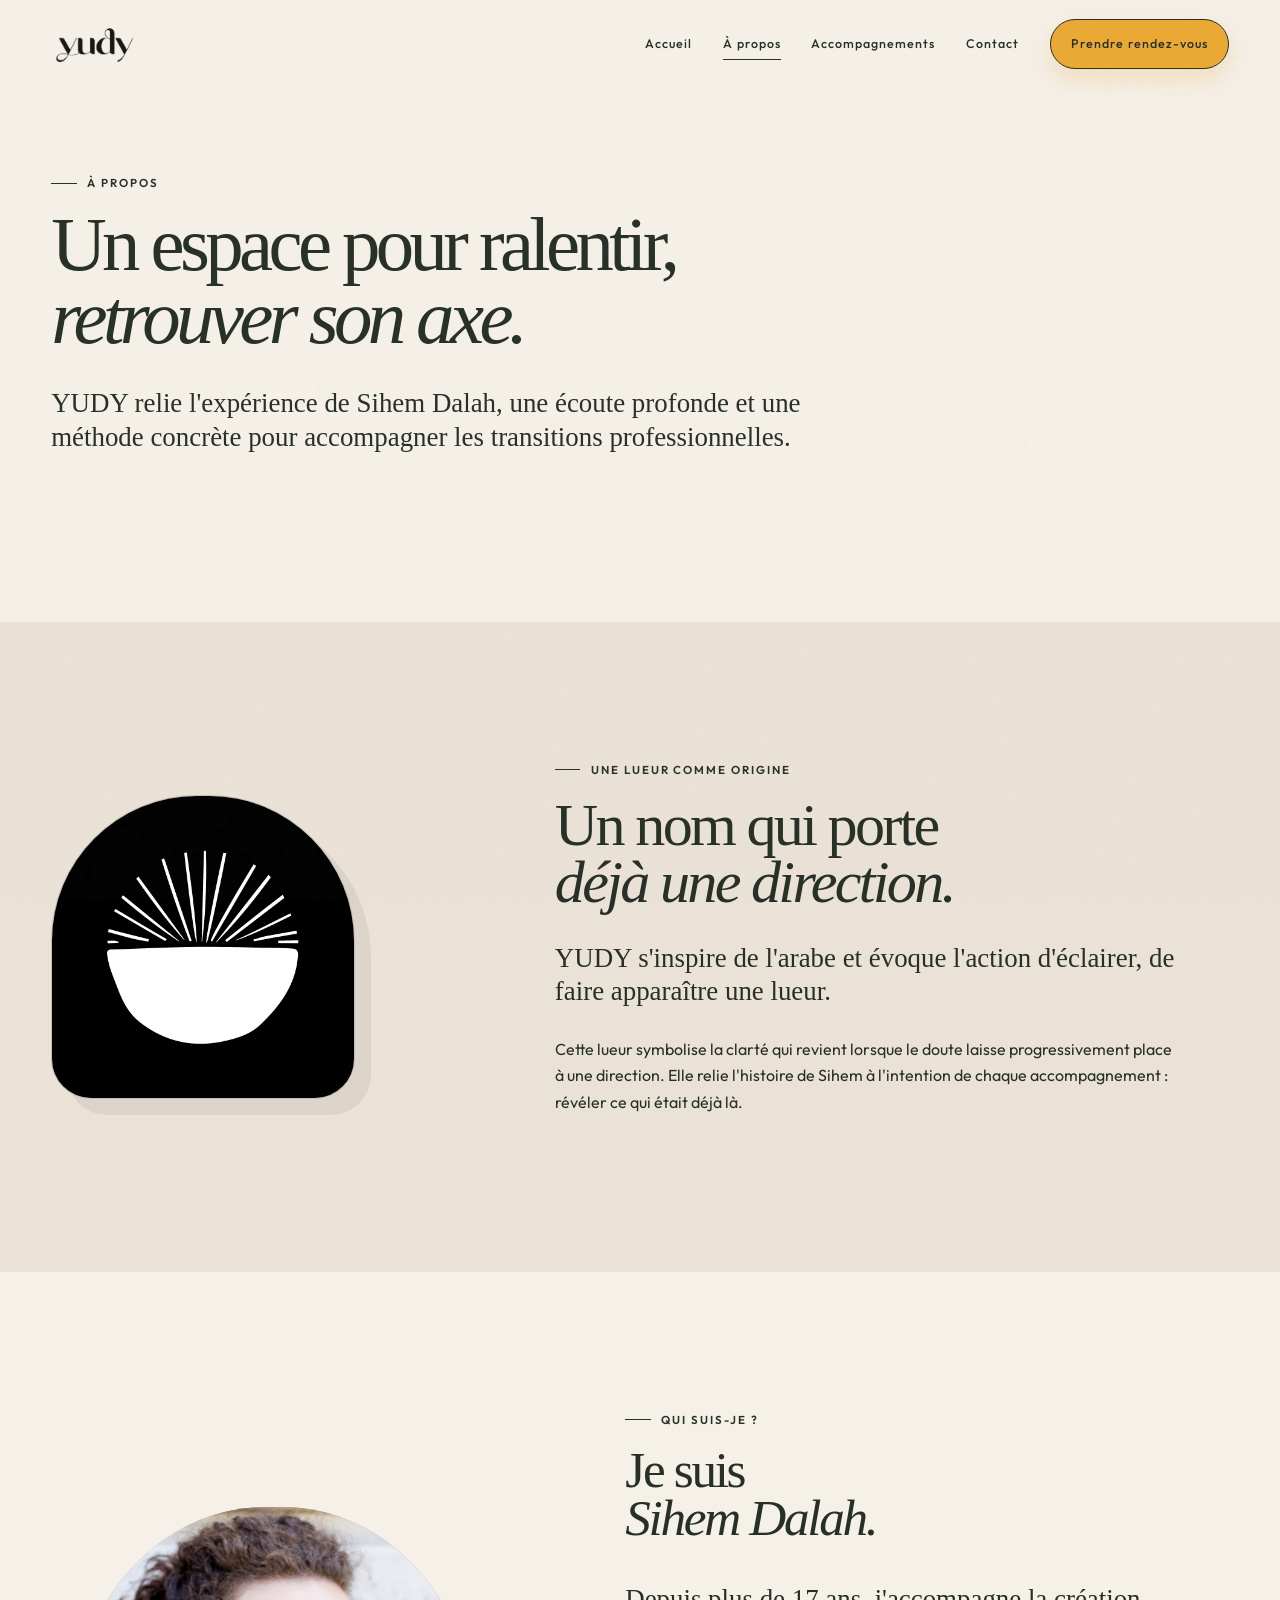
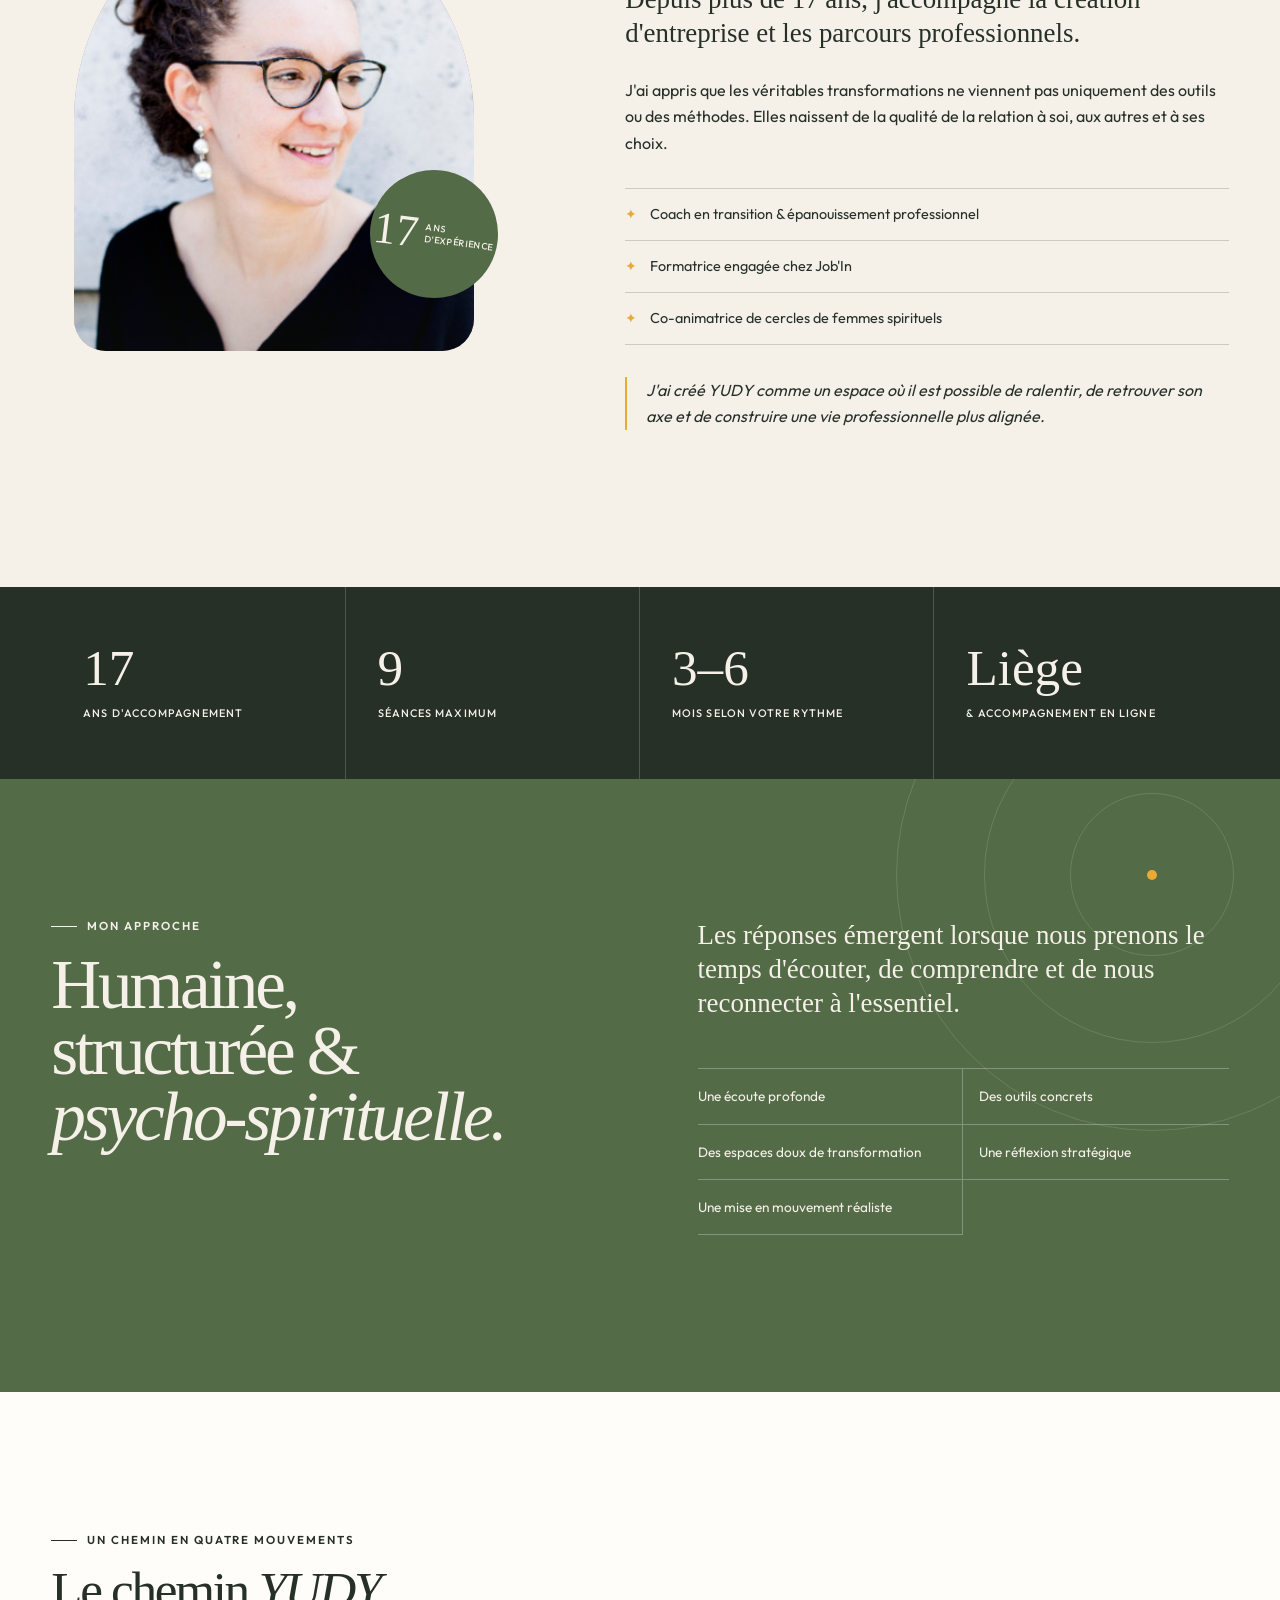
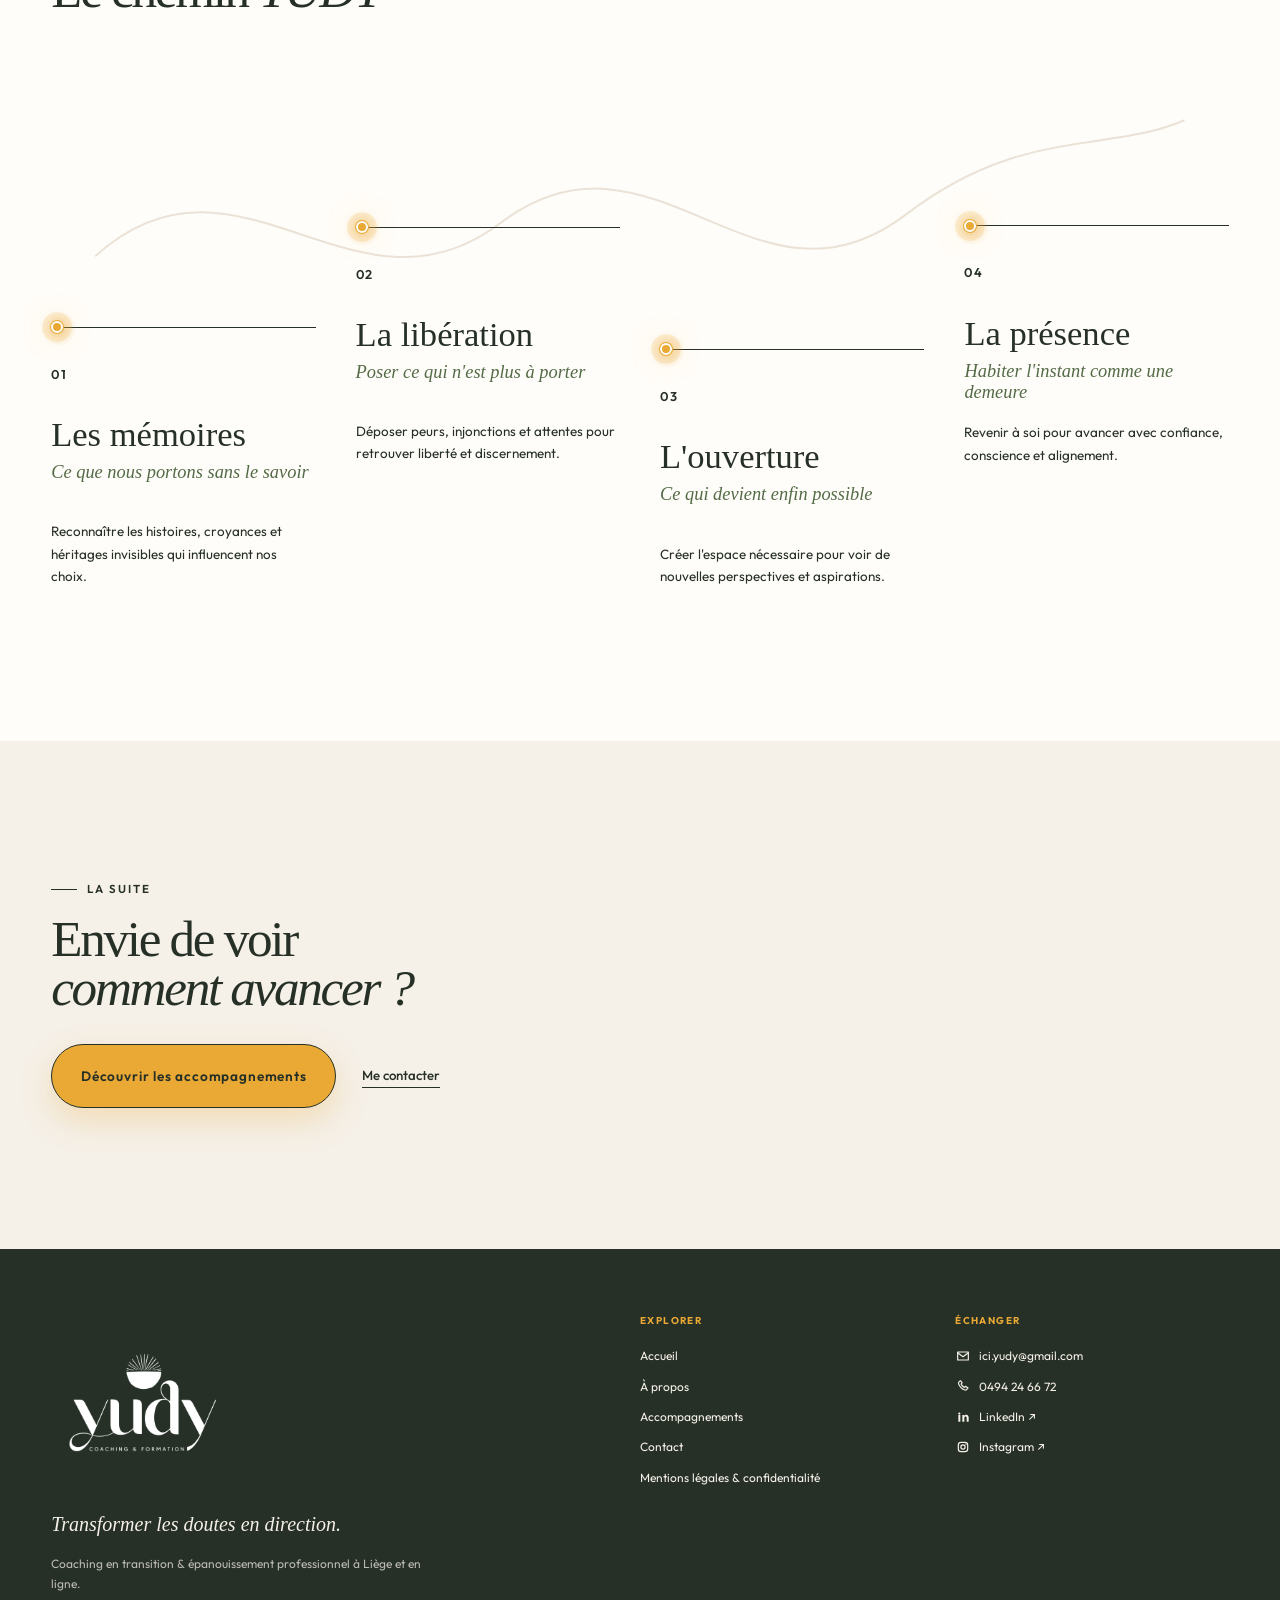
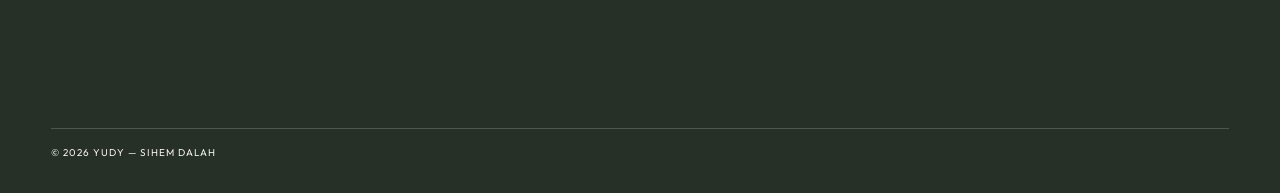
==== commit 5453a437: "fix: update booking and legal details" ====
--- a/a-propos.html
+++ b/a-propos.html
@@ -58,7 +58,7 @@
         <a class="is-active" href="a-propos.html">À propos</a>
         <a href="accompagnements.html">Accompagnements</a>
         <a href="index.html#contact">Contact</a>
-        <a class="nav-cta" href="https://linktr.ee/ici.yudy" target="_blank" rel="noreferrer">Prendre rendez-vous</a>
+        <a class="nav-cta" href="https://calendly.com/ici-yudy/coaching-individuel-formule-brillance" target="_blank" rel="noreferrer">Prendre rendez-vous</a>
         <div class="nav-social" aria-label="Liens directs">
           <a href="mailto:ici.yudy@gmail.com"><svg aria-hidden="true"><use href="#icon-mail"></use></svg>E-mail</a>
           <a href="https://www.instagram.com/ici.yudy/" target="_blank" rel="noreferrer"><svg aria-hidden="true"><use href="#icon-instagram"></use></svg>Instagram</a>
--- a/styles.css
+++ b/styles.css
@@ -169,15 +169,17 @@
 }
 
 .nav-cta {
-  padding: 0.75rem 1.1rem;
+  padding: 0.85rem 1.25rem;
   border: 1px solid var(--ink);
   border-radius: 100vw;
+  background: var(--yellow);
+  box-shadow: 0 0.65rem 1.4rem rgba(234, 169, 53, 0.24);
   transition: color 250ms ease, background 250ms ease;
 }
 
 .nav-cta:hover {
   color: var(--paper);
-  background: var(--ink);
+  background: var(--green);
 }
 
 .nav-social {
@@ -290,7 +292,7 @@
 .page-intro h1 {
   max-width: 72rem;
   margin-bottom: 2rem;
-  font-size: clamp(3.3rem, 6.6vw, 6.7rem);
+  font-size: clamp(3rem, 6vw, 6.1rem);
   letter-spacing: -0.06em;
 }
 
@@ -300,6 +302,166 @@
 
 .home-teaser {
   background: var(--white);
+}
+
+.testimonials {
+  overflow: hidden;
+  padding-top: clamp(3rem, 6vw, 5rem);
+  padding-bottom: clamp(1rem, 2vw, 1.5rem);
+  background: var(--white);
+}
+
+.testimonials .section-heading {
+  margin-bottom: clamp(1.8rem, 4vw, 3rem);
+}
+
+.testimonials + .home-teaser {
+  padding-top: clamp(1rem, 2vw, 1.5rem);
+}
+
+.testimonial-carousel {
+  margin-inline: calc(var(--pad) * -1);
+  overflow: hidden;
+  mask-image: linear-gradient(90deg, transparent, #000 8%, #000 92%, transparent);
+}
+
+.testimonial-track {
+  display: flex;
+  width: max-content;
+  gap: 0.85rem;
+  animation: testimonial-marquee 38s linear infinite;
+}
+
+.testimonial-carousel:hover .testimonial-track,
+.testimonial-carousel:focus-within .testimonial-track {
+  animation-play-state: paused;
+}
+
+.testimonial-card {
+  display: flex;
+  flex-direction: column;
+  flex: 0 0 clamp(17rem, 28vw, 24rem);
+  margin: 0;
+  padding: 1rem;
+  border: 1px solid var(--line);
+  background: var(--paper);
+  transition: background 250ms ease, transform 250ms ease;
+}
+
+.testimonial-workshop {
+  background: var(--paper-deep);
+}
+
+.testimonial-card:hover {
+  background: var(--paper-deep);
+  transform: translateY(-0.18rem);
+}
+
+.testimonial-card blockquote {
+  margin: 0;
+  font-family: var(--serif);
+  font-size: clamp(0.9rem, 1vw, 1rem);
+  line-height: 1.28;
+}
+
+.testimonial-card figcaption {
+  margin-top: auto;
+  padding-top: 1rem;
+  font-size: 0.62rem;
+  font-weight: 600;
+  letter-spacing: 0.12em;
+  text-transform: uppercase;
+}
+
+.service-proof {
+  position: relative;
+  isolation: isolate;
+  overflow: hidden;
+  padding-bottom: clamp(1rem, 2vw, 1.5rem);
+  background: var(--white);
+}
+
+.service-proof::before,
+.service-proof::after {
+  position: absolute;
+  z-index: -1;
+  border-radius: 50%;
+  content: "";
+  pointer-events: none;
+}
+
+.service-proof::before {
+  top: 16%;
+  right: -9rem;
+  width: min(34vw, 24rem);
+  aspect-ratio: 1;
+  background: radial-gradient(circle, rgba(234, 169, 53, 0.26) 0 10%, rgba(187, 157, 181, 0.16) 34%, transparent 68%);
+  filter: blur(2px);
+  animation: contact-lueur 10s ease-in-out infinite;
+}
+
+.service-proof::after {
+  bottom: 4%;
+  left: -8rem;
+  width: min(28vw, 19rem);
+  aspect-ratio: 1;
+  border: 1px solid rgba(38, 48, 39, 0.08);
+  box-shadow: 0 0 0 3rem rgba(99, 123, 84, 0.025), 0 0 0 6rem rgba(234, 169, 53, 0.018);
+}
+
+.service-proof .section-heading,
+.service-proof-group {
+  position: relative;
+  z-index: 1;
+}
+
+.service-proof + .expertise {
+  padding-top: clamp(1rem, 2vw, 1.5rem);
+}
+
+.service-proof-grid {
+  display: grid;
+  grid-template-columns: repeat(2, minmax(0, 1fr));
+  gap: 1rem;
+}
+
+.service-proof-card {
+  display: flex;
+  flex-direction: column;
+  margin: 0;
+  padding: 1.2rem;
+  border: 1px solid var(--line);
+  background: var(--paper);
+  transition: background 250ms ease, transform 250ms ease;
+}
+
+.service-proof-card:hover {
+  background: var(--paper-deep);
+  transform: translateY(-0.18rem);
+}
+
+.service-proof-card blockquote {
+  margin: 0;
+  font-family: var(--serif);
+  font-size: 1.05rem;
+  line-height: 1.3;
+}
+
+.service-proof-card blockquote p {
+  margin: 0 0 0.8rem;
+}
+
+.service-proof-card blockquote p:last-child {
+  margin-bottom: 0;
+}
+
+.service-proof-card figcaption {
+  margin-top: auto;
+  padding-top: 1rem;
+  font-size: 0.62rem;
+  font-weight: 600;
+  letter-spacing: 0.12em;
+  text-transform: uppercase;
 }
 
 .teaser-grid {
@@ -319,7 +481,7 @@
 
 .services-preview .service-card h3 {
   margin-top: 2.5rem;
-  font-size: clamp(2rem, 3.2vw, 3.2rem);
+  font-size: clamp(1.9rem, 3vw, 3rem);
 }
 
 .closing-cta {
@@ -332,7 +494,7 @@
 
 h2 {
   margin-bottom: 2rem;
-  font-size: clamp(2.4rem, 4.4vw, 4.3rem);
+  font-size: clamp(2.25rem, 4vw, 4rem);
   letter-spacing: -0.045em;
 }
 
@@ -428,6 +590,14 @@
   gap: 1.6rem;
 }
 
+.booking-note {
+  max-width: 31rem;
+  margin: 1rem 0 0;
+  font-size: 0.88rem;
+  font-weight: 500;
+  color: rgba(38, 48, 39, 0.78);
+}
+
 .nav-social a {
   display: inline-flex;
   align-items: center;
@@ -447,29 +617,30 @@
 
 .button {
   display: inline-flex;
-  min-height: 3.7rem;
+  min-height: 4rem;
   align-items: center;
   justify-content: center;
   gap: 1.6rem;
-  padding: 0.9rem 1.5rem;
+  padding: 1rem 1.8rem;
   border: 1px solid var(--ink);
   border-radius: 100vw;
   cursor: pointer;
   font-size: 0.85rem;
-  font-weight: 500;
-  letter-spacing: 0.04em;
+  font-weight: 600;
+  letter-spacing: 0.06em;
   transition: gap 250ms ease, color 250ms ease, background 250ms ease;
 }
 
 .button-primary {
-  color: var(--paper);
-  background: var(--ink);
+  color: var(--ink);
+  background: var(--yellow);
+  box-shadow: 0 0.8rem 2rem rgba(234, 169, 53, 0.28);
 }
 
 .button:hover {
   gap: 2.2rem;
-  color: var(--ink);
-  background: var(--yellow);
+  color: var(--paper);
+  background: var(--green);
 }
 
 .text-link {
@@ -631,6 +802,7 @@
 .hero-copy .hero-sequence:nth-child(3) { animation-delay: 360ms; }
 .hero-copy .hero-sequence:nth-child(4) { animation-delay: 430ms; }
 .hero-copy .hero-sequence:nth-child(5) { animation-delay: 540ms; }
+.hero-copy .hero-sequence:nth-child(6) { animation-delay: 620ms; }
 .hero-visual.hero-sequence { animation-delay: 380ms; }
 
 .statement-band {
@@ -698,7 +870,7 @@
 }
 
 .brand-story-copy h2 {
-  font-size: clamp(2.8rem, 5.2vw, 5.4rem);
+  font-size: clamp(2.5rem, 4.7vw, 4.8rem);
 }
 
 .brand-story-copy > p:last-child {
@@ -722,7 +894,7 @@
 
 .recognition-lead {
   font-family: var(--serif);
-  font-size: clamp(1.8rem, 3.2vw, 3.2rem);
+  font-size: clamp(1.6rem, 2.9vw, 2.9rem);
   line-height: 1.08;
 }
 
@@ -764,7 +936,7 @@
   padding: 0;
   border: 0;
   font-family: var(--serif);
-  font-size: clamp(1.45rem, 2.6vw, 2.7rem);
+  font-size: clamp(1.35rem, 2.3vw, 2.45rem);
   font-style: italic;
   line-height: 1.13;
   text-align: center;
@@ -859,7 +1031,7 @@
 
 .lead-copy {
   font-family: var(--serif);
-  font-size: clamp(1.5rem, 2.4vw, 2.25rem);
+  font-size: clamp(1.35rem, 2.1vw, 2rem);
   line-height: 1.25;
 }
 
@@ -958,7 +1130,7 @@
   display: block;
   margin-top: 4.5rem;
   font-family: var(--serif);
-  font-size: clamp(1.8rem, 3vw, 3.2rem);
+  font-size: clamp(1.6rem, 2.7vw, 2.8rem);
   font-weight: 500;
   line-height: 1;
 }
@@ -997,7 +1169,7 @@
 }
 
 .approach h2 {
-  font-size: clamp(3rem, 6vw, 6.2rem);
+  font-size: clamp(2.6rem, 5.4vw, 5.4rem);
 }
 
 .approach-body {
@@ -1144,7 +1316,7 @@
 
 .journey-step h3 {
   margin: 2rem 0 0.7rem;
-  font-size: clamp(2rem, 3vw, 3.2rem);
+  font-size: clamp(1.8rem, 2.7vw, 2.85rem);
 }
 
 .journey-step p {
@@ -1174,7 +1346,7 @@
 }
 
 .services-heading h2 {
-  font-size: clamp(2.7rem, 4.8vw, 5rem);
+  font-size: clamp(2.4rem, 4.3vw, 4.4rem);
 }
 
 .services-heading > p:last-child {
@@ -1229,7 +1401,7 @@
 
 .service-card h3 {
   margin: 4rem 0 1.5rem;
-  font-size: clamp(2.2rem, 4vw, 4rem);
+  font-size: clamp(2rem, 3.5vw, 3.5rem);
 }
 
 .service-card p {
@@ -1304,7 +1476,7 @@
 
 .expertise-grid h3 {
   margin: 4rem 0 1rem;
-  font-size: clamp(2rem, 3vw, 3.2rem);
+  font-size: clamp(1.8rem, 2.7vw, 2.85rem);
 }
 
 .expertise-grid p {
@@ -1356,7 +1528,7 @@
 }
 
 .contact-copy h2 {
-  font-size: clamp(2.4rem, 4.4vw, 4.3rem);
+  font-size: clamp(2.25rem, 4vw, 4rem);
 }
 
 .contact-copy > p:not(.eyebrow) {
@@ -1607,6 +1779,8 @@
 
 @keyframes marquee { to { transform: translateX(-50%); } }
 
+@keyframes testimonial-marquee { to { transform: translateX(-50%); } }
+
 @keyframes contact-lueur {
   0%, 100% { opacity: 0.45; transform: translate3d(0, 0, 0) scale(0.96); }
   50% { opacity: 0.8; transform: translate3d(-0.8rem, -0.6rem, 0) scale(1.04); }
@@ -1627,7 +1801,7 @@
     bottom: 1rem;
     left: 1rem;
     z-index: 19;
-    min-height: 3.35rem;
+    min-height: 4rem;
     box-shadow: 0 0.8rem 2rem rgba(38, 48, 39, 0.18);
   }
 
@@ -1692,9 +1866,9 @@
 
   .main-nav a {
     font-family: var(--serif);
-    font-size: clamp(2.5rem, 9vw, 5rem);
+    font-size: clamp(1.9rem, 8vw, 3.4rem);
     font-weight: 500;
-    line-height: 1.15;
+    line-height: 1.1;
     letter-spacing: -0.03em;
   }
 
@@ -1811,7 +1985,35 @@
 @media (max-width: 560px) {
   :root { --pad: 1.2rem; }
 
-  h2 { font-size: clamp(2.1rem, 10vw, 3.2rem); }
+  .page-intro h1 {
+    font-size: clamp(2.45rem, 10vw, 3.6rem);
+  }
+
+  h2 { font-size: clamp(2rem, 9.5vw, 3rem); }
+
+  .brand-story-copy h2,
+  .approach h2,
+  .services-heading h2 {
+    font-size: clamp(2.05rem, 9.5vw, 3.3rem);
+  }
+
+  .service-card h3 {
+    font-size: clamp(1.75rem, 8.5vw, 2.8rem);
+  }
+
+  .lead-copy {
+    font-size: 1.35rem;
+  }
+
+  .recognition-lead,
+  .outcome-list strong {
+    font-size: 1.6rem;
+  }
+
+  .journey-step h3,
+  .expertise-grid h3 {
+    font-size: 1.85rem;
+  }
 
   .hero {
     padding-bottom: 3rem;
@@ -1850,6 +2052,7 @@
   .outcome-list,
   .journey-map,
   .expertise-grid,
+  .service-proof-grid,
   .approach-points,
   .form-row {
     grid-template-columns: 1fr;
@@ -1952,6 +2155,14 @@
   .proof-band div:last-child { border-bottom: 0; }
 
   .service-details div { grid-template-columns: 1fr; gap: 0.3rem; }
+
+  .testimonial-carousel {
+    margin-inline: -1.2rem;
+  }
+
+  .testimonial-card {
+    flex-basis: 17rem;
+  }
 }
 
 @media (prefers-reduced-motion: reduce) {
@@ -1971,4 +2182,14 @@
     opacity: 1;
     transform: none;
   }
-}
+
+  .testimonial-track {
+    width: auto;
+    flex-wrap: wrap;
+    transform: none;
+  }
+
+  .testimonial-card[aria-hidden="true"] {
+    display: none;
+  }
+}
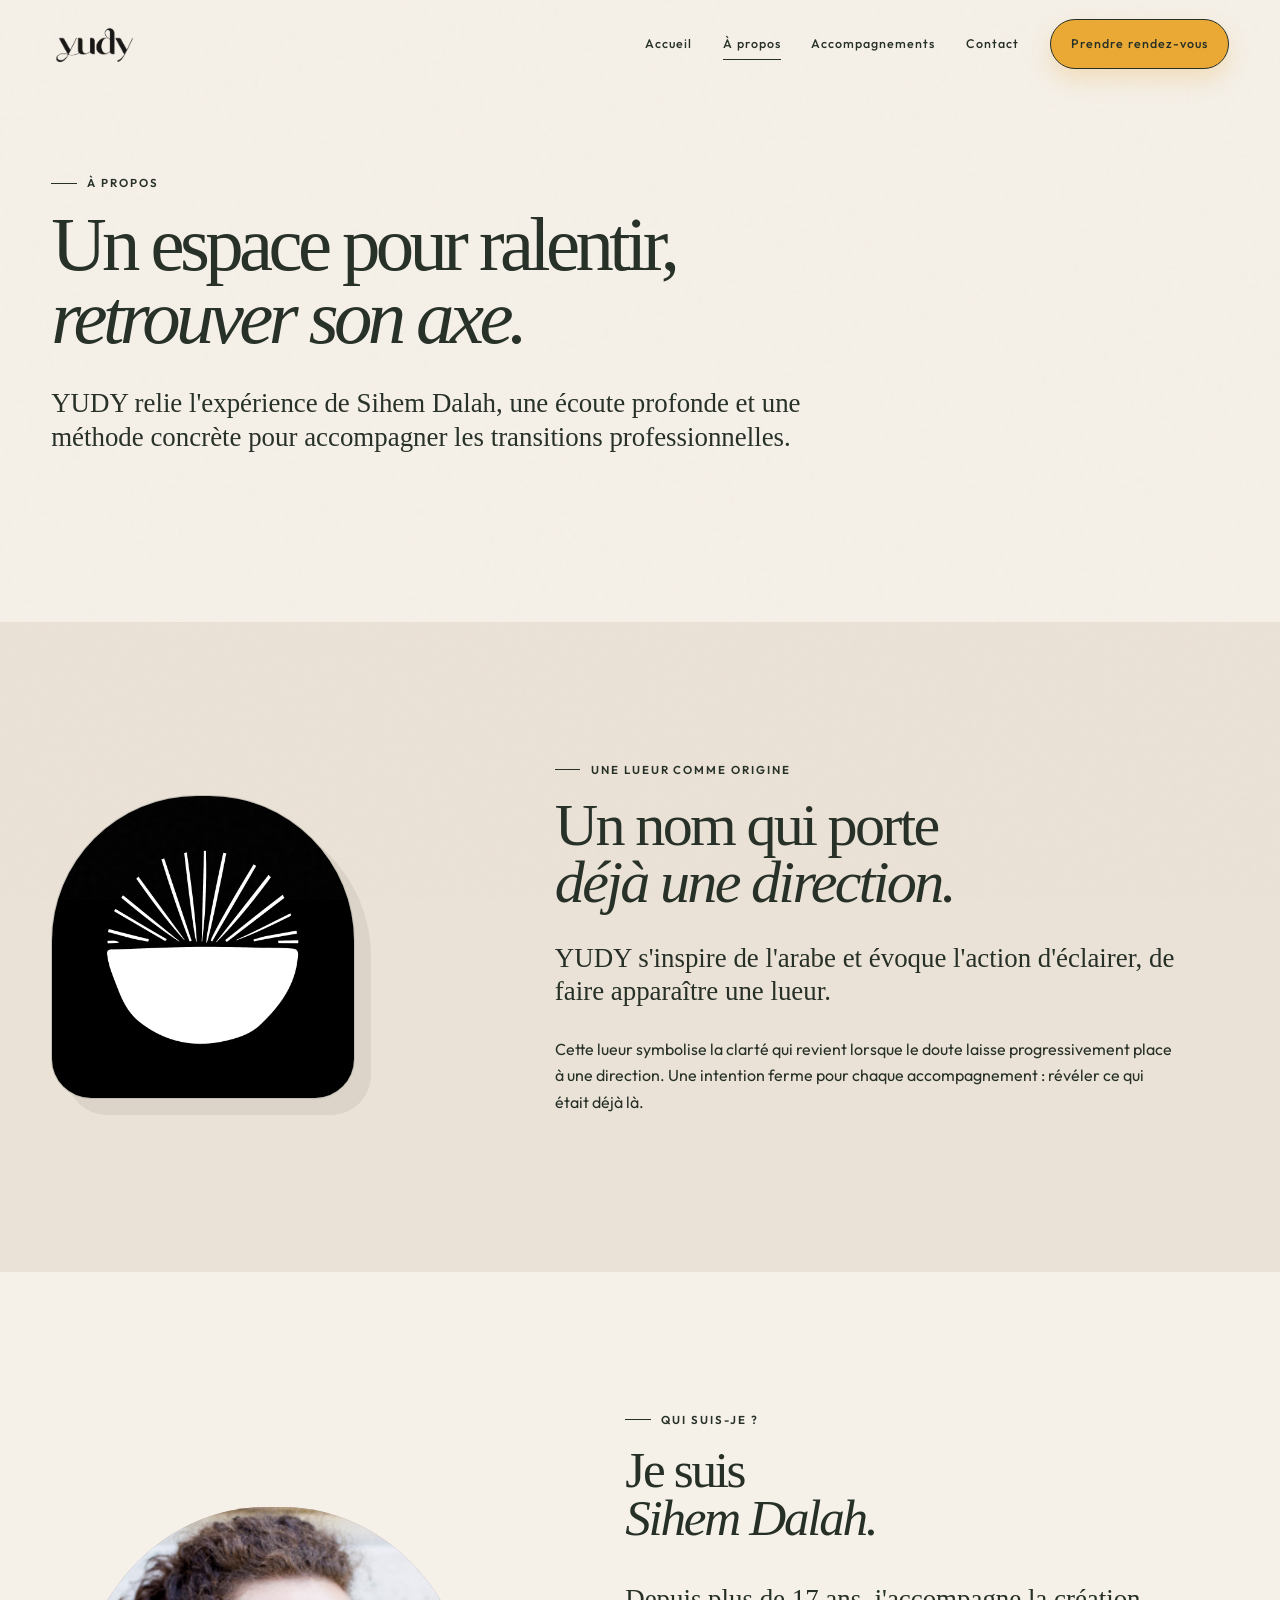
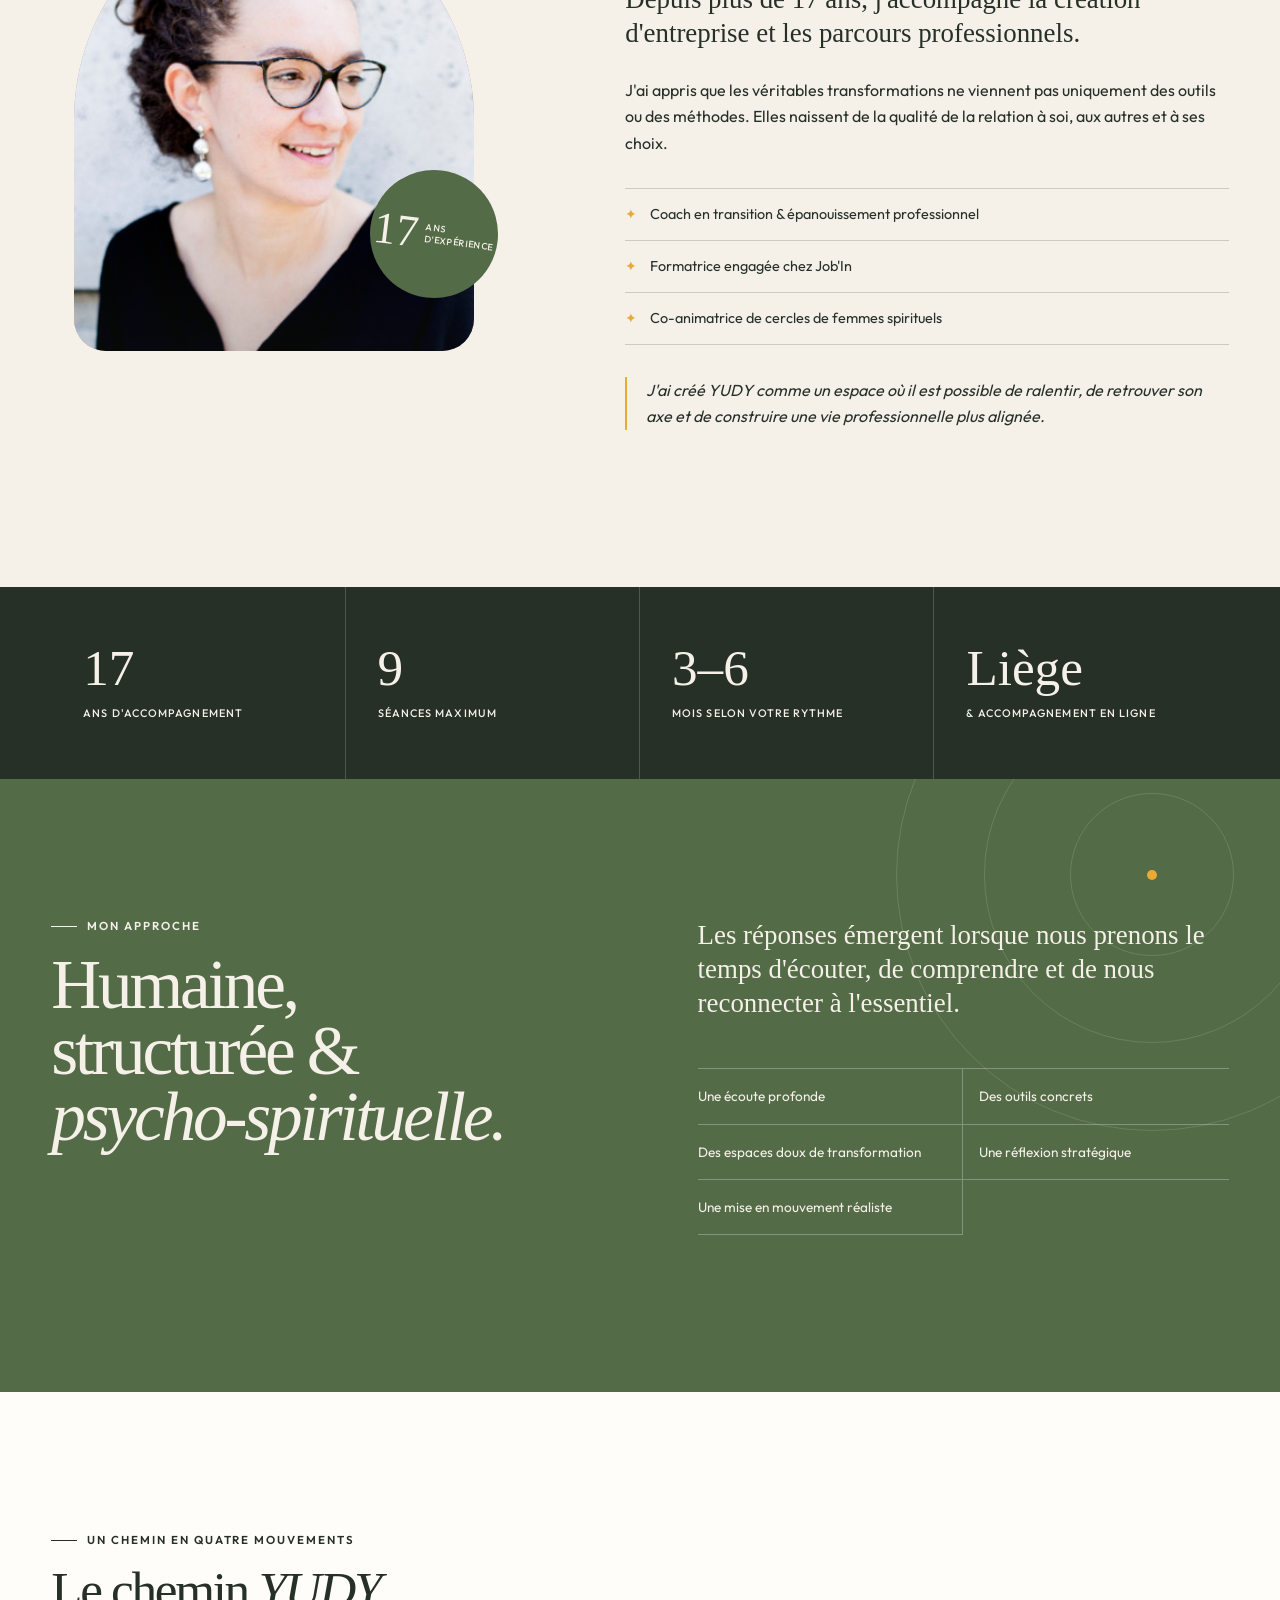
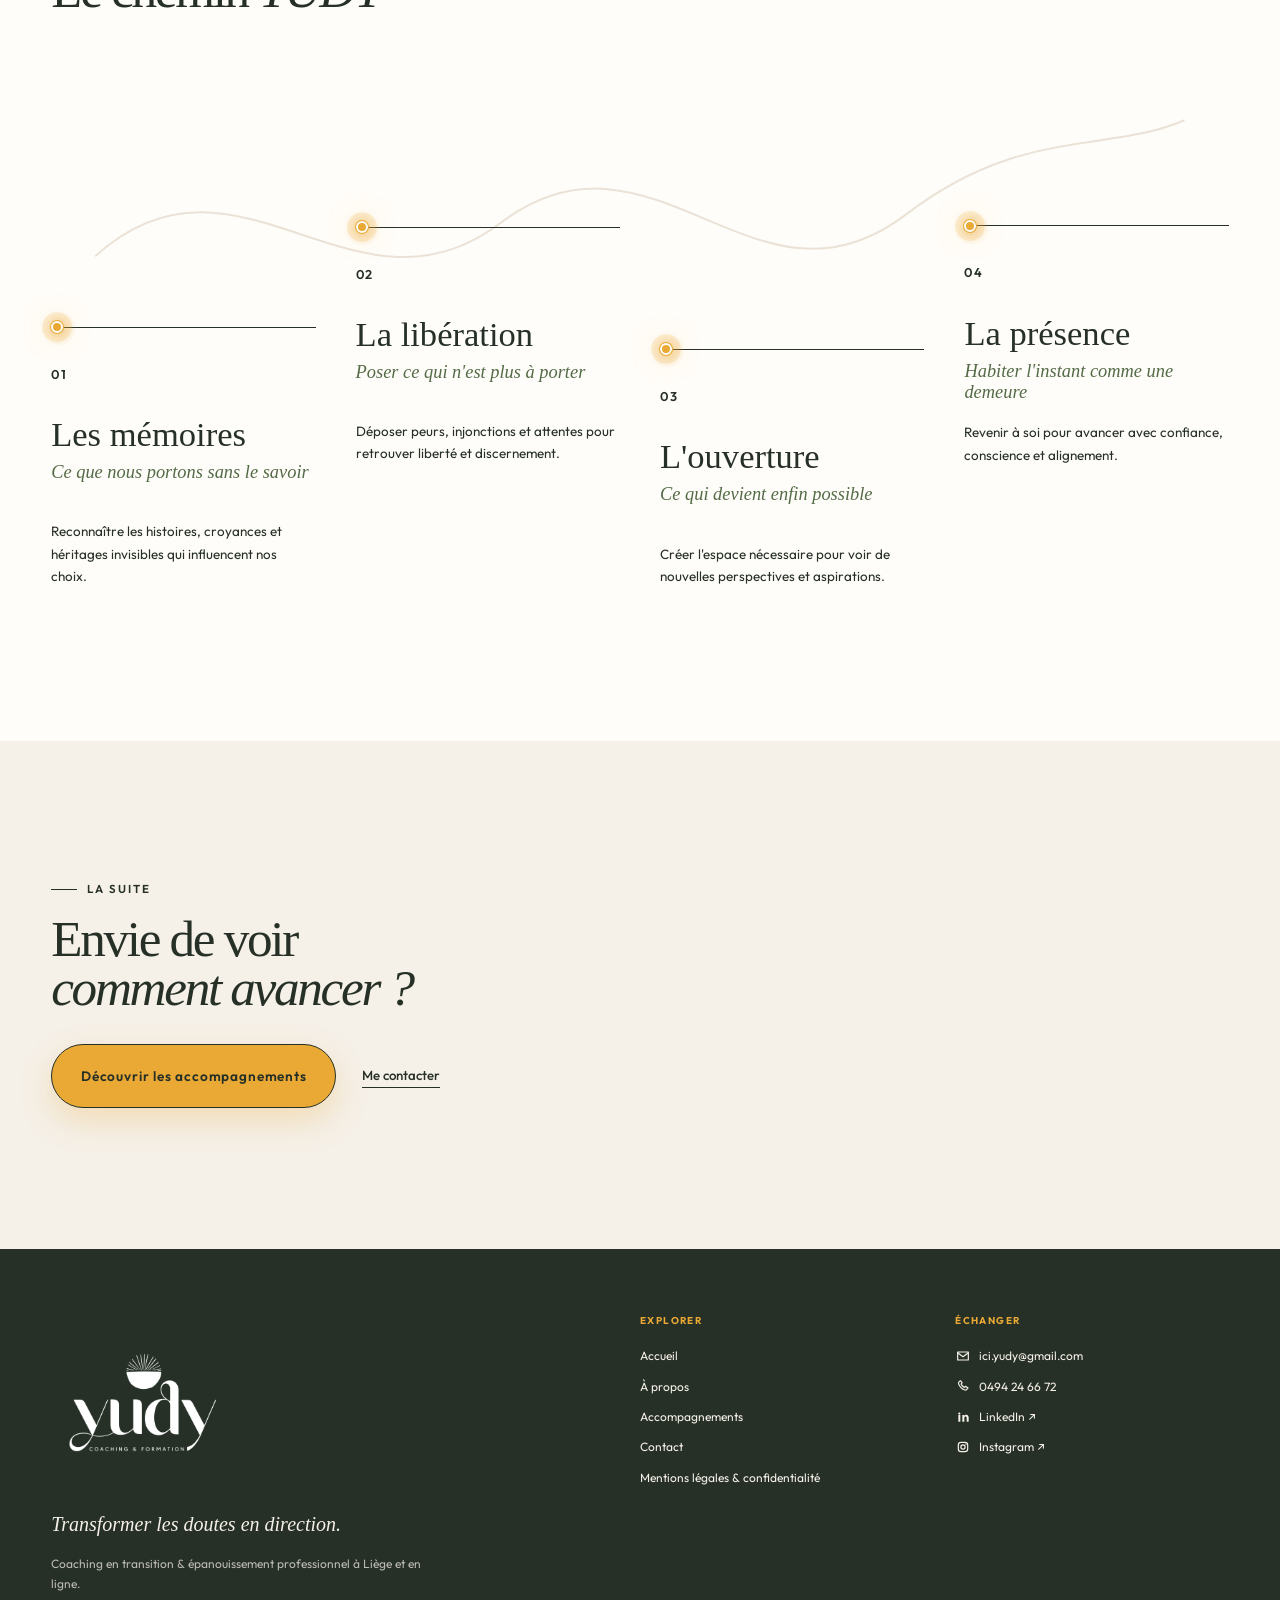
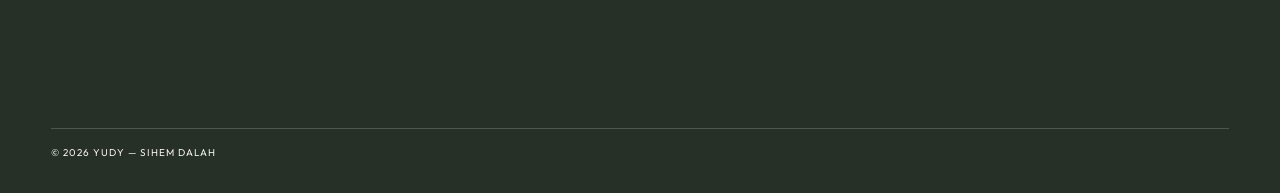
==== commit 0a971054: "fix: refine website copy" ====
--- a/a-propos.html
+++ b/a-propos.html
@@ -1,211 +1,249 @@
 <!doctype html>
 <html lang="fr">
-  <head>
-    <meta charset="UTF-8">
-    <meta name="viewport" content="width=device-width, initial-scale=1.0">
-    <title>À propos de Sihem Dalah | YUDY</title>
-    <meta name="description" content="Découvrez Sihem Dalah, coach en transition professionnelle à Liège, l'origine de YUDY et son approche humaine, structurée et psycho-spirituelle.">
-    <meta name="theme-color" content="#f5f0e8">
-    <link rel="canonical" href="https://rchretien.github.io/yudy/a-propos.html">
-    <meta property="og:title" content="À propos de Sihem Dalah | YUDY">
-    <meta property="og:description" content="L'histoire de YUDY, l'approche de Sihem Dalah et le chemin d'accompagnement proposé à Liège et en ligne.">
-    <meta property="og:type" content="website">
-    <meta property="og:url" content="https://rchretien.github.io/yudy/a-propos.html">
-    <meta property="og:locale" content="fr_BE">
-    <meta property="og:image" content="https://rchretien.github.io/yudy/assets/yudy_soleil.jpg">
-    <meta name="twitter:card" content="summary_large_image">
-    <meta name="twitter:title" content="À propos de Sihem Dalah | YUDY">
-    <meta name="twitter:description" content="Une approche de coaching pour ralentir, retrouver son axe et avancer avec clarté.">
-    <meta name="twitter:image" content="https://rchretien.github.io/yudy/assets/yudy_soleil.jpg">
-    <link rel="icon" href="assets/yudy-logo-OKsoleilnoir.png" type="image/png">
-    <link rel="preconnect" href="https://fonts.googleapis.com">
-    <link rel="preconnect" href="https://fonts.gstatic.com" crossorigin>
-    <link href="https://fonts.googleapis.com/css2?family=Outfit:wght@300;400;500;600&amp;display=swap" rel="stylesheet">
-    <link rel="stylesheet" href="styles.css">
-    <script>document.documentElement.classList.add("js");</script>
-  </head>
-  <body>
-    <svg class="icon-sprite" aria-hidden="true">
-      <symbol id="icon-mail" viewBox="0 0 24 24">
-        <path d="M4 6h16v12H4z" fill="none" stroke="currentColor" stroke-width="1.8" stroke-linejoin="round"></path>
-        <path d="m4 7 8 6 8-6" fill="none" stroke="currentColor" stroke-width="1.8" stroke-linecap="round" stroke-linejoin="round"></path>
-      </symbol>
-      <symbol id="icon-phone" viewBox="0 0 24 24">
-        <path d="M8 4 5.5 6.5c-.8.8.2 4.6 3.5 7.9s7.1 4.3 7.9 3.5L19.5 15l-3.6-2.5-1.6 1.6c-1.2-.5-2.1-1.2-3-2.1s-1.6-1.9-2.1-3L10.7 7z" fill="none" stroke="currentColor" stroke-width="1.8" stroke-linecap="round" stroke-linejoin="round"></path>
-      </symbol>
-      <symbol id="icon-linkedin" viewBox="0 0 24 24">
-        <path d="M5 9h3v10H5zM6.5 5.2a1.7 1.7 0 1 1 0 3.4 1.7 1.7 0 0 1 0-3.4ZM11 9h2.8v1.4c.5-.9 1.5-1.7 3.1-1.7 2.2 0 3.6 1.5 3.6 4.4V19h-3v-5.3c0-1.4-.5-2.3-1.7-2.3-1.1 0-1.8.8-1.8 2.3V19h-3z" fill="currentColor"></path>
-      </symbol>
-      <symbol id="icon-instagram" viewBox="0 0 24 24">
-        <rect x="5" y="5" width="14" height="14" rx="4" fill="none" stroke="currentColor" stroke-width="1.8"></rect>
-        <circle cx="12" cy="12" r="3.2" fill="none" stroke="currentColor" stroke-width="1.8"></circle>
-        <circle cx="16.4" cy="7.8" r=".9" fill="currentColor"></circle>
-      </symbol>
-    </svg>
-
-    <a class="skip-link" href="#contenu">Aller au contenu</a>
-
-    <header class="site-header" data-header>
-      <a class="brand" href="index.html" aria-label="YUDY, accueil">
-        <img src="assets/yudu_no_logo.png" alt="" width="1792" height="1024">
-      </a>
-      <button class="menu-toggle" type="button" aria-expanded="false" aria-controls="navigation">
-        <span>Menu</span>
-        <span class="menu-icon" aria-hidden="true"></span>
-      </button>
-      <nav id="navigation" class="main-nav" aria-label="Navigation principale">
-        <a href="index.html">Accueil</a>
-        <a class="is-active" href="a-propos.html">À propos</a>
-        <a href="accompagnements.html">Accompagnements</a>
-        <a href="index.html#contact">Contact</a>
-        <a class="nav-cta" href="https://calendly.com/ici-yudy/coaching-individuel-formule-brillance" target="_blank" rel="noreferrer">Prendre rendez-vous</a>
-        <div class="nav-social" aria-label="Liens directs">
-          <a href="mailto:ici.yudy@gmail.com"><svg aria-hidden="true"><use href="#icon-mail"></use></svg>E-mail</a>
-          <a href="https://www.instagram.com/ici.yudy/" target="_blank" rel="noreferrer"><svg aria-hidden="true"><use href="#icon-instagram"></use></svg>Instagram</a>
-          <a href="https://www.linkedin.com/in/sihem-dalah-%F0%9F%A7%AD-66666b48/" target="_blank" rel="noreferrer"><svg aria-hidden="true"><use href="#icon-linkedin"></use></svg>LinkedIn</a>
+
+<head>
+  <meta charset="UTF-8">
+  <meta name="viewport" content="width=device-width, initial-scale=1.0">
+  <title>À propos de Sihem Dalah | YUDY</title>
+  <meta name="description"
+    content="Découvrez Sihem Dalah, coach en transition professionnelle à Liège, l'origine de YUDY et son approche humaine, structurée et psycho-spirituelle.">
+  <meta name="theme-color" content="#f5f0e8">
+  <link rel="canonical" href="https://rchretien.github.io/yudy/a-propos.html">
+  <meta property="og:title" content="À propos de Sihem Dalah | YUDY">
+  <meta property="og:description"
+    content="L'histoire de YUDY, l'approche de Sihem Dalah et le chemin d'accompagnement proposé à Liège et en ligne.">
+  <meta property="og:type" content="website">
+  <meta property="og:url" content="https://rchretien.github.io/yudy/a-propos.html">
+  <meta property="og:locale" content="fr_BE">
+  <meta property="og:image" content="https://rchretien.github.io/yudy/assets/yudy_soleil.jpg">
+  <meta name="twitter:card" content="summary_large_image">
+  <meta name="twitter:title" content="À propos de Sihem Dalah | YUDY">
+  <meta name="twitter:description"
+    content="Une approche de coaching pour ralentir, retrouver son axe et avancer avec clarté.">
+  <meta name="twitter:image" content="https://rchretien.github.io/yudy/assets/yudy_soleil.jpg">
+  <link rel="icon" href="assets/yudy-logo-OKsoleilnoir.png" type="image/png">
+  <link rel="preconnect" href="https://fonts.googleapis.com">
+  <link rel="preconnect" href="https://fonts.gstatic.com" crossorigin>
+  <link href="https://fonts.googleapis.com/css2?family=Outfit:wght@300;400;500;600&amp;display=swap" rel="stylesheet">
+  <link rel="stylesheet" href="styles.css">
+  <script>document.documentElement.classList.add("js");</script>
+</head>
+
+<body>
+  <svg class="icon-sprite" aria-hidden="true">
+    <symbol id="icon-mail" viewBox="0 0 24 24">
+      <path d="M4 6h16v12H4z" fill="none" stroke="currentColor" stroke-width="1.8" stroke-linejoin="round"></path>
+      <path d="m4 7 8 6 8-6" fill="none" stroke="currentColor" stroke-width="1.8" stroke-linecap="round"
+        stroke-linejoin="round"></path>
+    </symbol>
+    <symbol id="icon-phone" viewBox="0 0 24 24">
+      <path
+        d="M8 4 5.5 6.5c-.8.8.2 4.6 3.5 7.9s7.1 4.3 7.9 3.5L19.5 15l-3.6-2.5-1.6 1.6c-1.2-.5-2.1-1.2-3-2.1s-1.6-1.9-2.1-3L10.7 7z"
+        fill="none" stroke="currentColor" stroke-width="1.8" stroke-linecap="round" stroke-linejoin="round"></path>
+    </symbol>
+    <symbol id="icon-linkedin" viewBox="0 0 24 24">
+      <path
+        d="M5 9h3v10H5zM6.5 5.2a1.7 1.7 0 1 1 0 3.4 1.7 1.7 0 0 1 0-3.4ZM11 9h2.8v1.4c.5-.9 1.5-1.7 3.1-1.7 2.2 0 3.6 1.5 3.6 4.4V19h-3v-5.3c0-1.4-.5-2.3-1.7-2.3-1.1 0-1.8.8-1.8 2.3V19h-3z"
+        fill="currentColor"></path>
+    </symbol>
+    <symbol id="icon-instagram" viewBox="0 0 24 24">
+      <rect x="5" y="5" width="14" height="14" rx="4" fill="none" stroke="currentColor" stroke-width="1.8"></rect>
+      <circle cx="12" cy="12" r="3.2" fill="none" stroke="currentColor" stroke-width="1.8"></circle>
+      <circle cx="16.4" cy="7.8" r=".9" fill="currentColor"></circle>
+    </symbol>
+  </svg>
+
+  <a class="skip-link" href="#contenu">Aller au contenu</a>
+
+  <header class="site-header" data-header>
+    <a class="brand" href="index.html" aria-label="YUDY, accueil">
+      <img src="assets/yudu_no_logo.png" alt="" width="1792" height="1024">
+    </a>
+    <button class="menu-toggle" type="button" aria-expanded="false" aria-controls="navigation">
+      <span>Menu</span>
+      <span class="menu-icon" aria-hidden="true"></span>
+    </button>
+    <nav id="navigation" class="main-nav" aria-label="Navigation principale">
+      <a href="index.html">Accueil</a>
+      <a class="is-active" href="a-propos.html">À propos</a>
+      <a href="accompagnements.html">Accompagnements</a>
+      <a href="index.html#contact">Contact</a>
+      <a class="nav-cta" href="https://calendly.com/ici-yudy/coaching-individuel-formule-brillance" target="_blank"
+        rel="noreferrer">Prendre rendez-vous</a>
+      <div class="nav-social" aria-label="Liens directs">
+        <a href="mailto:ici.yudy@gmail.com"><svg aria-hidden="true">
+            <use href="#icon-mail"></use>
+          </svg>E-mail</a>
+        <a href="https://www.instagram.com/ici.yudy/" target="_blank" rel="noreferrer"><svg aria-hidden="true">
+            <use href="#icon-instagram"></use>
+          </svg>Instagram</a>
+        <a href="https://www.linkedin.com/in/sihem-dalah-%F0%9F%A7%AD-66666b48/" target="_blank" rel="noreferrer"><svg
+            aria-hidden="true">
+            <use href="#icon-linkedin"></use>
+          </svg>LinkedIn</a>
+      </div>
+    </nav>
+  </header>
+
+  <main id="contenu">
+    <section class="page-intro section-pad">
+      <p class="eyebrow reveal">À propos</p>
+      <h1 class="reveal">Un espace pour ralentir,<br><em>retrouver son axe.</em></h1>
+      <p class="lead-copy reveal">YUDY relie l'expérience de Sihem Dalah, une écoute profonde et une méthode concrète
+        pour accompagner les transitions professionnelles.</p>
+    </section>
+
+    <section class="brand-story section-pad" aria-labelledby="brand-story-title">
+      <div class="brand-story-mark reveal" aria-hidden="true">
+        <img src="assets/yudy_soleil.jpg" alt="" width="2000" height="2000" loading="lazy" decoding="async">
+      </div>
+      <div class="brand-story-copy reveal">
+        <p class="eyebrow">Une lueur comme origine</p>
+        <h2 id="brand-story-title">Un nom qui porte<br><em>déjà une direction.</em></h2>
+        <p class="lead-copy">YUDY s'inspire de l'arabe et évoque l'action d'éclairer, de faire apparaître une lueur.</p>
+        <p>Cette lueur symbolise la clarté qui revient lorsque le doute laisse progressivement place à une direction.
+          Une intention ferme pour chaque accompagnement : révéler ce qui était déjà là.</p>
+      </div>
+    </section>
+
+    <section class="about section-pad">
+      <div class="about-portrait reveal">
+        <div class="portrait-frame">
+          <img src="assets/sihem.jpeg" alt="Portrait de Sihem Dalah" width="400" height="400" loading="lazy"
+            decoding="async">
         </div>
-      </nav>
-    </header>
-
-    <main id="contenu">
-      <section class="page-intro section-pad">
-        <p class="eyebrow reveal">À propos</p>
-        <h1 class="reveal">Un espace pour ralentir,<br><em>retrouver son axe.</em></h1>
-        <p class="lead-copy reveal">YUDY relie l'expérience de Sihem Dalah, une écoute profonde et une méthode concrète pour accompagner les transitions professionnelles.</p>
-      </section>
-
-      <section class="brand-story section-pad" aria-labelledby="brand-story-title">
-        <div class="brand-story-mark reveal" aria-hidden="true">
-          <img src="assets/yudy_soleil.jpg" alt="" width="2000" height="2000" loading="lazy" decoding="async">
+        <div class="experience-seal">
+          <strong data-count="17">17</strong>
+          <span>ans<br>d'expérience</span>
         </div>
-        <div class="brand-story-copy reveal">
-          <p class="eyebrow">Une lueur comme origine</p>
-          <h2 id="brand-story-title">Un nom qui porte<br><em>déjà une direction.</em></h2>
-          <p class="lead-copy">YUDY s'inspire de l'arabe et évoque l'action d'éclairer, de faire apparaître une lueur.</p>
-          <p>Cette lueur symbolise la clarté qui revient lorsque le doute laisse progressivement place à une direction. Elle relie l'histoire de Sihem à l'intention de chaque accompagnement : révéler ce qui était déjà là.</p>
+      </div>
+      <div class="about-copy reveal">
+        <p class="eyebrow">Qui suis-je ?</p>
+        <h2>Je suis<br><em>Sihem Dalah.</em></h2>
+        <p class="lead-copy">Depuis plus de 17 ans, j'accompagne la création d'entreprise et les parcours
+          professionnels.</p>
+        <p>J'ai appris que les véritables transformations ne viennent pas uniquement des outils ou des méthodes. Elles
+          naissent de la qualité de la relation à soi, aux autres et à ses choix.</p>
+        <ul class="role-list">
+          <li>Coach en transition &amp; épanouissement professionnel</li>
+          <li>Formatrice engagée chez Job'In</li>
+          <li>Co-animatrice de cercles de femmes spirituels</li>
+        </ul>
+        <p class="about-signature">J'ai créé YUDY comme un espace où il est possible de ralentir, de retrouver son axe
+          et de construire une vie professionnelle plus alignée.</p>
+      </div>
+    </section>
+
+    <aside class="proof-band" aria-label="Repères de l'accompagnement">
+      <div class="reveal"><strong>17</strong><span>ans d'accompagnement</span></div>
+      <div class="reveal"><strong>9</strong><span>séances maximum</span></div>
+      <div class="reveal"><strong>3–6</strong><span>mois selon votre rythme</span></div>
+      <div class="reveal"><strong>Liège</strong><span>&amp; accompagnement en ligne</span></div>
+    </aside>
+
+    <section class="approach section-pad">
+      <div class="approach-intro reveal">
+        <p class="eyebrow eyebrow-light">Mon approche</p>
+        <h2>Humaine,<br>structurée &amp;<br><em>psycho-spirituelle.</em></h2>
+      </div>
+      <div class="approach-body reveal">
+        <p class="lead-copy">Les réponses émergent lorsque nous prenons le temps d'écouter, de comprendre et de nous
+          reconnecter à l'essentiel.</p>
+        <div class="approach-points">
+          <span>Une écoute profonde</span>
+          <span>Des outils concrets</span>
+          <span>Des espaces doux de transformation</span>
+          <span>Une réflexion stratégique</span>
+          <span>Une mise en mouvement réaliste</span>
         </div>
-      </section>
-
-      <section class="about section-pad">
-        <div class="about-portrait reveal">
-          <div class="portrait-frame">
-            <img src="assets/sihem.jpeg" alt="Portrait de Sihem Dalah" width="400" height="400" loading="lazy" decoding="async">
-          </div>
-          <div class="experience-seal">
-            <strong data-count="17">17</strong>
-            <span>ans<br>d'expérience</span>
-          </div>
-        </div>
-        <div class="about-copy reveal">
-          <p class="eyebrow">Qui suis-je ?</p>
-          <h2>Je suis<br><em>Sihem Dalah.</em></h2>
-          <p class="lead-copy">Depuis plus de 17 ans, j'accompagne la création d'entreprise et les parcours professionnels.</p>
-          <p>J'ai appris que les véritables transformations ne viennent pas uniquement des outils ou des méthodes. Elles naissent de la qualité de la relation à soi, aux autres et à ses choix.</p>
-          <ul class="role-list">
-            <li>Coach en transition &amp; épanouissement professionnel</li>
-            <li>Formatrice engagée chez Job'In</li>
-            <li>Co-animatrice de cercles de femmes spirituels</li>
-          </ul>
-          <p class="about-signature">J'ai créé YUDY comme un espace où il est possible de ralentir, de retrouver son axe et de construire une vie professionnelle plus alignée.</p>
-        </div>
-      </section>
-
-      <aside class="proof-band" aria-label="Repères de l'accompagnement">
-        <div class="reveal"><strong>17</strong><span>ans d'accompagnement</span></div>
-        <div class="reveal"><strong>9</strong><span>séances maximum</span></div>
-        <div class="reveal"><strong>3–6</strong><span>mois selon votre rythme</span></div>
-        <div class="reveal"><strong>Liège</strong><span>&amp; accompagnement en ligne</span></div>
-      </aside>
-
-      <section class="approach section-pad">
-        <div class="approach-intro reveal">
-          <p class="eyebrow eyebrow-light">Mon approche</p>
-          <h2>Humaine,<br>structurée &amp;<br><em>psycho-spirituelle.</em></h2>
-        </div>
-        <div class="approach-body reveal">
-          <p class="lead-copy">Les réponses émergent lorsque nous prenons le temps d'écouter, de comprendre et de nous reconnecter à l'essentiel.</p>
-          <div class="approach-points">
-            <span>Une écoute profonde</span>
-            <span>Des outils concrets</span>
-            <span>Des espaces doux de transformation</span>
-            <span>Une réflexion stratégique</span>
-            <span>Une mise en mouvement réaliste</span>
-          </div>
-        </div>
-        <div class="approach-sun" aria-hidden="true"><span></span></div>
-      </section>
-
-      <section id="chemin" class="journey section-pad">
-        <div class="section-heading reveal">
-          <p class="eyebrow">Un chemin en quatre mouvements</p>
-          <h2>Le chemin <em>YUDY</em></h2>
-        </div>
-        <div class="journey-map" data-journey>
-          <svg class="journey-line" viewBox="0 0 1200 270" preserveAspectRatio="none" aria-hidden="true">
-            <path class="journey-line-base" d="M45 167C190 39 309 244 458 134C615 19 718 241 872 125C989 38 1076 65 1155 32"></path>
-            <path class="journey-line-progress" d="M45 167C190 39 309 244 458 134C615 19 718 241 872 125C989 38 1076 65 1155 32" pathLength="1"></path>
-          </svg>
-          <article class="journey-step reveal">
-            <span class="step-number">01</span>
-            <h3>Les mémoires</h3>
-            <p class="step-subtitle">Ce que nous portons sans le savoir</p>
-            <p>Reconnaître les histoires, croyances et héritages invisibles qui influencent nos choix.</p>
-          </article>
-          <article class="journey-step reveal">
-            <span class="step-number">02</span>
-            <h3>La libération</h3>
-            <p class="step-subtitle">Poser ce qui n'est plus à porter</p>
-            <p>Déposer peurs, injonctions et attentes pour retrouver liberté et discernement.</p>
-          </article>
-          <article class="journey-step reveal">
-            <span class="step-number">03</span>
-            <h3>L'ouverture</h3>
-            <p class="step-subtitle">Ce qui devient enfin possible</p>
-            <p>Créer l'espace nécessaire pour voir de nouvelles perspectives et aspirations.</p>
-          </article>
-          <article class="journey-step reveal">
-            <span class="step-number">04</span>
-            <h3>La présence</h3>
-            <p class="step-subtitle">Habiter l'instant comme une demeure</p>
-            <p>Revenir à soi pour avancer avec confiance, conscience et alignement.</p>
-          </article>
-        </div>
-      </section>
-
-      <section class="closing-cta section-pad">
-        <p class="eyebrow reveal">La suite</p>
-        <h2 class="reveal">Envie de voir<br><em>comment avancer ?</em></h2>
-        <div class="hero-actions reveal">
-          <a class="button button-primary" href="accompagnements.html">Découvrir les accompagnements</a>
-          <a class="text-link" href="index.html#contact">Me contacter</a>
-        </div>
-      </section>
-    </main>
-
-    <footer class="site-footer">
-      <div class="footer-brand">
-        <img src="assets/yudy-logo-OKblanc.png" alt="YUDY, coaching et formation" width="4000" height="4000" loading="lazy" decoding="async">
-        <p>Transformer les doutes en direction.</p>
-        <span>Coaching en transition &amp; épanouissement professionnel à Liège et en ligne.</span>
-      </div>
-      <nav class="footer-links" aria-label="Navigation du pied de page">
-        <strong>Explorer</strong>
-        <a href="index.html">Accueil</a>
-        <a href="a-propos.html">À propos</a>
-        <a href="accompagnements.html">Accompagnements</a>
-        <a href="index.html#contact">Contact</a>
-        <a href="legal.html">Mentions légales &amp; confidentialité</a>
-      </nav>
-      <div class="footer-contact">
-        <strong>Échanger</strong>
-        <a href="mailto:ici.yudy@gmail.com"><svg aria-hidden="true"><use href="#icon-mail"></use></svg>ici.yudy@gmail.com</a>
-        <a href="tel:+32494246672"><svg aria-hidden="true"><use href="#icon-phone"></use></svg>0494 24 66 72</a>
-        <a href="https://www.linkedin.com/in/sihem-dalah-%F0%9F%A7%AD-66666b48/" target="_blank" rel="noreferrer"><svg aria-hidden="true"><use href="#icon-linkedin"></use></svg>LinkedIn ↗</a>
-        <a href="https://www.instagram.com/ici.yudy/" target="_blank" rel="noreferrer"><svg aria-hidden="true"><use href="#icon-instagram"></use></svg>Instagram ↗</a>
-      </div>
-      <p class="copyright">© <span data-year></span> YUDY — Sihem Dalah</p>
-    </footer>
-
-    <script src="script.js" defer></script>
-  </body>
-</html>
+      </div>
+      <div class="approach-sun" aria-hidden="true"><span></span></div>
+    </section>
+
+    <section id="chemin" class="journey section-pad">
+      <div class="section-heading reveal">
+        <p class="eyebrow">Un chemin en quatre mouvements</p>
+        <h2>Le chemin <em>YUDY</em></h2>
+      </div>
+      <div class="journey-map" data-journey>
+        <svg class="journey-line" viewBox="0 0 1200 270" preserveAspectRatio="none" aria-hidden="true">
+          <path class="journey-line-base"
+            d="M45 167C190 39 309 244 458 134C615 19 718 241 872 125C989 38 1076 65 1155 32"></path>
+          <path class="journey-line-progress"
+            d="M45 167C190 39 309 244 458 134C615 19 718 241 872 125C989 38 1076 65 1155 32" pathLength="1"></path>
+        </svg>
+        <article class="journey-step reveal">
+          <span class="step-number">01</span>
+          <h3>Les mémoires</h3>
+          <p class="step-subtitle">Ce que nous portons sans le savoir</p>
+          <p>Reconnaître les histoires, croyances et héritages invisibles qui influencent nos choix.</p>
+        </article>
+        <article class="journey-step reveal">
+          <span class="step-number">02</span>
+          <h3>La libération</h3>
+          <p class="step-subtitle">Poser ce qui n'est plus à porter</p>
+          <p>Déposer peurs, injonctions et attentes pour retrouver liberté et discernement.</p>
+        </article>
+        <article class="journey-step reveal">
+          <span class="step-number">03</span>
+          <h3>L'ouverture</h3>
+          <p class="step-subtitle">Ce qui devient enfin possible</p>
+          <p>Créer l'espace nécessaire pour voir de nouvelles perspectives et aspirations.</p>
+        </article>
+        <article class="journey-step reveal">
+          <span class="step-number">04</span>
+          <h3>La présence</h3>
+          <p class="step-subtitle">Habiter l'instant comme une demeure</p>
+          <p>Revenir à soi pour avancer avec confiance, conscience et alignement.</p>
+        </article>
+      </div>
+    </section>
+
+    <section class="closing-cta section-pad">
+      <p class="eyebrow reveal">La suite</p>
+      <h2 class="reveal">Envie de voir<br><em>comment avancer ?</em></h2>
+      <div class="hero-actions reveal">
+        <a class="button button-primary" href="accompagnements.html">Découvrir les accompagnements</a>
+        <a class="text-link" href="index.html#contact">Me contacter</a>
+      </div>
+    </section>
+  </main>
+
+  <footer class="site-footer">
+    <div class="footer-brand">
+      <img src="assets/yudy-logo-OKblanc.png" alt="YUDY, coaching et formation" width="4000" height="4000"
+        loading="lazy" decoding="async">
+      <p>Transformer les doutes en direction.</p>
+      <span>Coaching en transition &amp; épanouissement professionnel à Liège et en ligne.</span>
+    </div>
+    <nav class="footer-links" aria-label="Navigation du pied de page">
+      <strong>Explorer</strong>
+      <a href="index.html">Accueil</a>
+      <a href="a-propos.html">À propos</a>
+      <a href="accompagnements.html">Accompagnements</a>
+      <a href="index.html#contact">Contact</a>
+      <a href="legal.html">Mentions légales &amp; confidentialité</a>
+    </nav>
+    <div class="footer-contact">
+      <strong>Échanger</strong>
+      <a href="mailto:ici.yudy@gmail.com"><svg aria-hidden="true">
+          <use href="#icon-mail"></use>
+        </svg>ici.yudy@gmail.com</a>
+      <a href="tel:+32494246672"><svg aria-hidden="true">
+          <use href="#icon-phone"></use>
+        </svg>0494 24 66 72</a>
+      <a href="https://www.linkedin.com/in/sihem-dalah-%F0%9F%A7%AD-66666b48/" target="_blank" rel="noreferrer"><svg
+          aria-hidden="true">
+          <use href="#icon-linkedin"></use>
+        </svg>LinkedIn ↗</a>
+      <a href="https://www.instagram.com/ici.yudy/" target="_blank" rel="noreferrer"><svg aria-hidden="true">
+          <use href="#icon-instagram"></use>
+        </svg>Instagram ↗</a>
+    </div>
+    <p class="copyright">© <span data-year></span> YUDY — Sihem Dalah</p>
+  </footer>
+
+  <script src="script.js" defer></script>
+</body>
+
+</html>
--- a/styles.css
+++ b/styles.css
@@ -300,23 +300,15 @@
   max-width: 48rem;
 }
 
-.home-teaser {
-  background: var(--white);
-}
-
 .testimonials {
   overflow: hidden;
   padding-top: clamp(3rem, 6vw, 5rem);
-  padding-bottom: clamp(1rem, 2vw, 1.5rem);
+  padding-bottom: clamp(2rem, 4vw, 3rem);
   background: var(--white);
 }
 
 .testimonials .section-heading {
   margin-bottom: clamp(1.8rem, 4vw, 3rem);
-}
-
-.testimonials + .home-teaser {
-  padding-top: clamp(1rem, 2vw, 1.5rem);
 }
 
 .testimonial-carousel {
@@ -462,26 +454,6 @@
   font-weight: 600;
   letter-spacing: 0.12em;
   text-transform: uppercase;
-}
-
-.teaser-grid {
-  display: grid;
-  grid-template-columns: 0.9fr 1.1fr;
-  gap: clamp(3rem, 8vw, 9rem);
-  align-items: start;
-}
-
-.teaser-grid > div {
-  max-width: 36rem;
-}
-
-.services-preview .services-heading .button {
-  margin-top: 1.5rem;
-}
-
-.services-preview .service-card h3 {
-  margin-top: 2.5rem;
-  font-size: clamp(1.9rem, 3vw, 3rem);
 }
 
 .closing-cta {
@@ -588,14 +560,6 @@
   display: flex;
   align-items: center;
   gap: 1.6rem;
-}
-
-.booking-note {
-  max-width: 31rem;
-  margin: 1rem 0 0;
-  font-size: 0.88rem;
-  font-weight: 500;
-  color: rgba(38, 48, 39, 0.78);
 }
 
 .nav-social a {
@@ -1937,7 +1901,6 @@
   .scroll-cue { display: none; }
 
   .recognition-grid,
-  .teaser-grid,
   .brand-story,
   .about,
   .approach,
